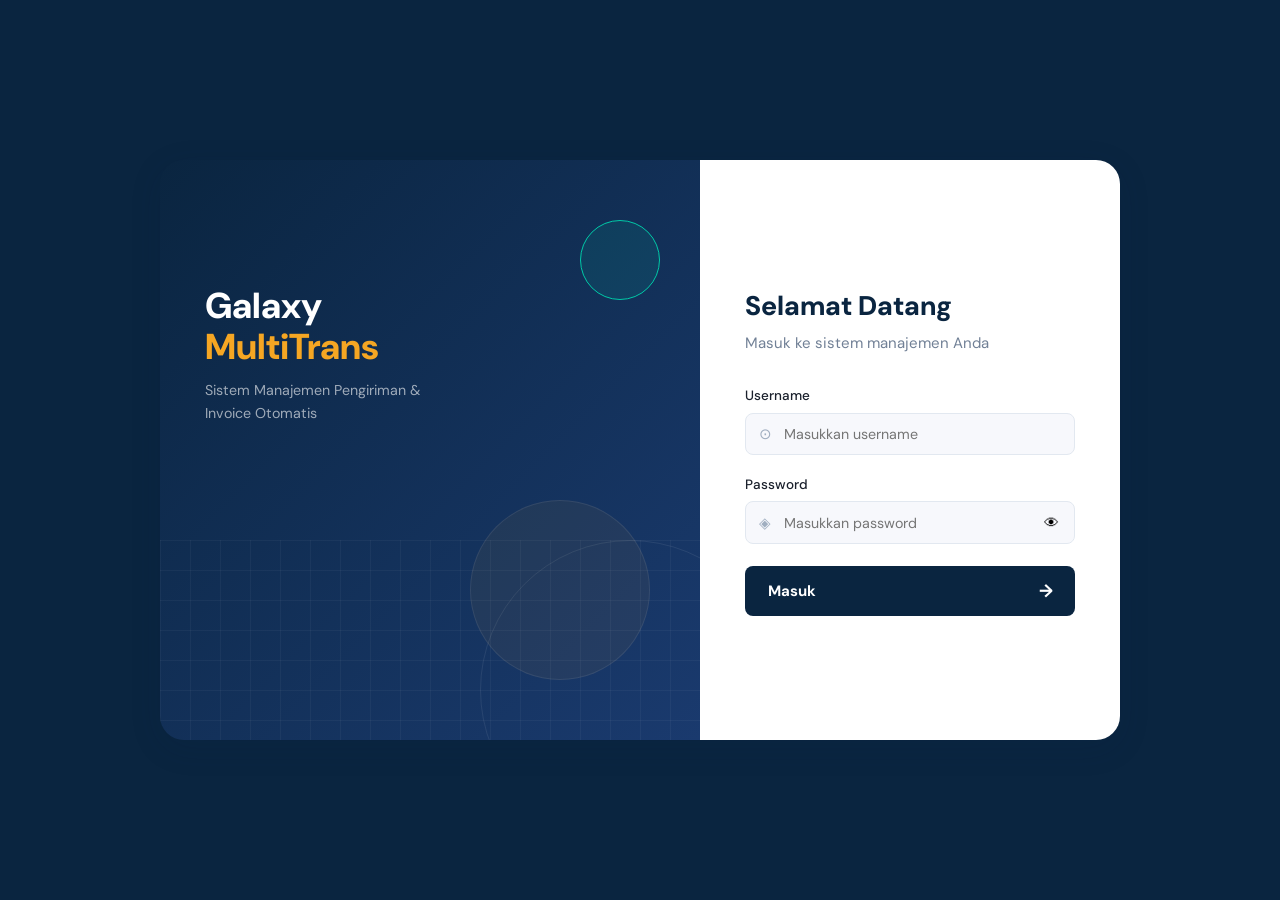
==== pages/customers.html @ cf0d6e96 "first commit" ====
<!DOCTYPE html>
<html lang="id">
<head>
<meta charset="UTF-8">
<meta name="viewport" content="width=device-width, initial-scale=1.0">
<title>Pelanggan — PT Galaxy MultiTrans</title>
<link rel="stylesheet" href="../css/style.css">
<link rel="preconnect" href="https://fonts.googleapis.com">
<link rel="preconnect" href="https://fonts.gstatic.com" crossorigin>
<link href="https://fonts.googleapis.com/css2?family=Diplomata&family=Lobster&family=Oswald:wght@500&family=Pliant:ital,wght@0,100..900;1,100..900&family=Six+Caps&display=swap" rel="stylesheet">
<link href="https://fonts.googleapis.com/css2?family=Syne:wght@400;600;700;800&family=DM+Sans:ital,wght@0,300;0,400;0,500;1,400&display=swap" rel="stylesheet">
<link href="https://unpkg.com/aos@2.3.1/dist/aos.css" rel="stylesheet">
<script src="https://unpkg.com/aos@2.3.1/dist/aos.js"></script>
</head>
<body>
<div class="app-layout">
  <aside class="sidebar">
    <div class="sidebar-logo"><div class="logo-icon"><img src="../image/logo1.png" alt="Logo Galaxy MultiTrans"></div><div class="logo-text"><strong>Galaxy MultiTrans</strong><span>Ekspedisi & Logistik</span></div></div>
    <nav class="sidebar-nav">
      <div class="nav-section"><div class="nav-section-label">Utama</div><a href="dashboard.html" class="nav-item"><span class="nav-icon">◈</span> Dashboard</a></div>
      <div class="nav-section"><div class="nav-section-label">Transaksi</div>
        <a href="shipments.html" class="nav-item"><span class="nav-icon">📦</span> Pengiriman</a>
        <a href="invoices.html" class="nav-item"><span class="nav-icon">🧾</span> Invoice</a>
      </div>
      <div class="nav-section"><div class="nav-section-label">Data Master</div>
        <a href="customers.html" class="nav-item active"><span class="nav-icon">👥</span> Pelanggan</a>
        <a href="destinations.html" class="nav-item"><span class="nav-icon">📍</span> Tujuan</a>
        <a href="services.html" class="nav-item"><span class="nav-icon">⚙️</span> Layanan & Tarif</a>
      </div>
      <div class="nav-section"><div class="nav-section-label">Laporan</div><a href="reports.html" class="nav-item"><span class="nav-icon">📊</span> Laporan</a></div>
      <div class="nav-section admin-only"><div class="nav-section-label">Administrasi</div><a href="users.html" class="nav-item admin-only"><span class="nav-icon">🔑</span> Manajemen User</a></div>
    </nav>
    <div class="sidebar-user"><div class="user-avatar" id="sidebarUserAvatar">A</div><div class="user-info"><strong id="sidebarUserName">User</strong><span id="sidebarUserRole">role</span></div><button class="btn-logout" onclick="API.logout()">⏻</button></div>
  </aside>
  <div class="main-content">
    <div class="topbar">
      <div class="topbar-title"><h2>Data Pelanggan</h2><p>Kelola data pelanggan perusahaan</p></div>
      <div class="topbar-actions"><button class="btn btn-primary" onclick="openAdd()" data-perm-master-write>+ Pelanggan Baru</button></div>
    </div>
     <div data-aos="fade-down"
        data-aos-anchor-placement="center-center">
    <div class="page-content">
      <div class="card">
        <div class="card-header">
          <h3>Daftar Pelanggan</h3>
          <div class="search-wrap"><span class="search-icon">🔍</span><input type="text" id="searchInput" placeholder="Cari nama, kontak..." oninput="filterTable()"></div>
        </div>
        <div class="table-wrap">
          <table>
            <thead><tr><th>Nama</th><th>Alamat</th><th>Telepon</th><th>Email</th><th>PIC</th><th>NPWP</th><th>Aksi</th></tr></thead>
            <tbody id="tableBody"><tr><td colspan="7" style="text-align:center;padding:2rem;color:var(--text-secondary)">Memuat data...</td></tr></tbody>
          </table>
        </div>
        </div>
      </div>
    </div>
  </div>
</div>

<div class="modal-overlay" id="modalForm">
  <div class="modal modal-md">
    <div class="modal-header"><h3 id="modalTitle">Tambah Pelanggan</h3><button class="modal-close" onclick="closeModal('modalForm')">✕</button></div>
    <div class="modal-body">
      <div id="formAlert"></div>
      <input type="hidden" id="editId">
      <div class="form-grid">
        <div class="form-group full"><label class="form-label">Nama Perusahaan / Pelanggan <span>*</span></label><input class="form-control" id="fName" placeholder="PT / CV / Nama Pelanggan"></div>
        <div class="form-group full"><label class="form-label">Alamat <span>*</span></label><textarea class="form-control" id="fAddress" rows="2" placeholder="Alamat lengkap"></textarea></div>
        <div class="form-group"><label class="form-label">Telepon <span>*</span></label><input class="form-control" id="fPhone" placeholder="021-xxxxxxx"></div>
        <div class="form-group"><label class="form-label">Email</label><input class="form-control" id="fEmail" type="email" placeholder="email@perusahaan.com"></div>
        <div class="form-group"><label class="form-label">Contact Person</label><input class="form-control" id="fContact" placeholder="Nama PIC"></div>
        <div class="form-group"><label class="form-label">NPWP</label><input class="form-control" id="fNpwp" placeholder="XX.XXX.XXX.X-XXX.XXX"></div>
      </div>
    </div>
    <div class="modal-footer">
      <button class="btn btn-outline" onclick="closeModal('modalForm')">Batal</button>
      <button class="btn btn-primary" onclick="saveData()" id="saveBtn">Simpan</button>
    </div>
  </div>
</div>

<script src="../js/api.js"></script>
<script>
requireAuth(); initUserInfo();
let allData = [];

async function loadAll() {
  try { allData = await API.getCustomers(); renderTable(allData); }
  catch(e) { showToast(e.message, 'error'); }
}

function renderTable(data) {
  const tbody = document.getElementById('tableBody');
  if (!data.length) { tbody.innerHTML = '<tr><td colspan="7" class="text-center text-secondary" style="padding:2rem">Tidak ada data pelanggan</td></tr>'; return; }
  // Tampilkan banner untuk non-admin
const _cUser = API.getUser();
if (_cUser && _cUser.role !== 'admin') {
  const b = document.createElement('div');
  b.className = 'alert alert-info mb-4';
  b.innerHTML = '🔒 <strong>Data Master:</strong> Anda hanya dapat melihat data pelanggan. Untuk menambah/mengubah data, hubungi Admin.';
  document.querySelector('.page-content').prepend(b);
}

  tbody.innerHTML = data.map(c => `<tr>
    <td><strong>${c.name}</strong></td>
    <td style="max-width:180px;white-space:nowrap;overflow:hidden;text-overflow:ellipsis">${c.address}</td>
    <td>${c.phone}</td>
    <td>${c.email || '—'}</td>
    <td>${c.contact_person || '—'}</td>
    <td style="font-size:.8rem">${c.npwp || '—'}</td>
    <td><div class="td-actions" data-perm-master-write>
      <button class="btn btn-icon btn-sm" onclick="editData('${c.id}')">✏️</button>
      <button class="btn btn-icon btn-sm" onclick="deleteData('${c.id}')" style="color:var(--danger)">🗑</button>
    </div></td>
  </tr>`).join('');
}

function filterTable() {
  const q = document.getElementById('searchInput').value.toLowerCase();
  renderTable(allData.filter(c => c.name.toLowerCase().includes(q) || c.phone.toLowerCase().includes(q) || (c.email||'').toLowerCase().includes(q)));
}

function openAdd() {
  document.getElementById('editId').value = '';
  document.getElementById('modalTitle').textContent = 'Tambah Pelanggan';
  ['fName','fAddress','fPhone','fEmail','fContact','fNpwp'].forEach(id => document.getElementById(id).value = '');
  document.getElementById('formAlert').innerHTML = '';
  openModal('modalForm');
}

function editData(id) {
  const c = allData.find(x => x.id === id);
  if (!c) return;
  document.getElementById('editId').value = id;
  document.getElementById('modalTitle').textContent = 'Edit Pelanggan';
  document.getElementById('fName').value = c.name;
  document.getElementById('fAddress').value = c.address;
  document.getElementById('fPhone').value = c.phone;
  document.getElementById('fEmail').value = c.email || '';
  document.getElementById('fContact').value = c.contact_person || '';
  document.getElementById('fNpwp').value = c.npwp || '';
  document.getElementById('formAlert').innerHTML = '';
  openModal('modalForm');
}

async function saveData() {
  const btn = document.getElementById('saveBtn');
  btn.disabled = true;
  try {
    const data = { name: document.getElementById('fName').value.trim(), address: document.getElementById('fAddress').value.trim(), phone: document.getElementById('fPhone').value.trim(), email: document.getElementById('fEmail').value.trim(), contact_person: document.getElementById('fContact').value.trim(), npwp: document.getElementById('fNpwp').value.trim() };
    if (!data.name || !data.address || !data.phone) { document.getElementById('formAlert').innerHTML = '<div class="alert alert-error">Lengkapi field wajib</div>'; return; }
    const id = document.getElementById('editId').value;
    if (id) await API.updateCustomer(id, data); else await API.createCustomer(data);
    closeModal('modalForm'); showToast('Data berhasil disimpan!'); loadAll();
  } catch(e) { document.getElementById('formAlert').innerHTML = `<div class="alert alert-error">${e.message}</div>`; }
  finally { btn.disabled = false; }
}

async function deleteData(id) {
  if (!confirmAction('Yakin hapus pelanggan ini?')) return;
  try { await API.deleteCustomer(id); showToast('Pelanggan dihapus'); loadAll(); }
  catch(e) { showToast(e.message, 'error'); }
}

AOS.init();
loadAll();
</script>
</body>
</html>
---- css/style.css ----
/* ===== VARIABLES ===== */
:root {
  --primary: #0a2540;
  --primary-light: #0d3060;
  --accent: #f5a623;
  --accent2: #00c9a7;
  --danger: #e53e3e;
  --success: #38a169;
  --warning: #dd6b20;
  --info: #3182ce;
  --bg: #f7f8fc;
  --surface: #ffffff;
  --surface2: #f0f2f8;
  --border: #e2e8f0;
  --text: #1a202c;
  --text-secondary: #718096;
  --text-light: #a0aec0;
  --sidebar-w: 260px;
  --header-h: 64px;
  --radius: 12px;
  --radius-sm: 8px;
  --shadow: 0 1px 3px rgba(0, 0, 0, 0.08), 0 4px 16px rgba(0, 0, 0, 0.06);
  --shadow-lg: 0 8px 32px rgba(10, 37, 64, 0.12);
  --font-display: "DM Sans", sans-serif;
  --font-body: "DM Sans", sans-serif;
  --transition: all 0.2s ease;
}

/* ===== RESET ===== */
*,
*::before,
*::after {
  box-sizing: border-box;
  margin: 0;
  padding: 0;
}
html {
  font-size: 15px;
}
body {
  font-family: var(--font-body);
  background: var(--bg);
  color: var(--text);
  line-height: 1.6;
}
a {
  text-decoration: none;
  color: inherit;
}
button {
  cursor: pointer;
  font-family: inherit;
}
input,
select,
textarea {
  font-family: inherit;
}
ul {
  list-style: none;
}
img {
  max-width: 100%;
}

/* ===== LOGIN ===== */
.login-body {
  background: var(--primary);
  min-height: 100vh;
  display: flex;
  align-items: center;
  justify-content: center;
}
.login-wrapper {
  display: flex;
  width: 100%;
  max-width: 960px;
  min-height: 580px;
  border-radius: 24px;
  overflow: hidden;
  box-shadow: var(--shadow-lg);
}
.login-left {
  flex: 1;
  background: linear-gradient(135deg, var(--primary) 0%, #1a3a6e 100%);
  padding: 3rem;
  display: flex;
  flex-direction: column;
  justify-content: space-between;
  position: relative;
  overflow: hidden;
}
.login-brand .brand-icon {
  font-size: 2.5rem;
  color: var(--accent);
  margin-bottom: 0.75rem;
}
.login-brand h1 {
  font-family: var(--font-display);
  font-size: 2.4rem;
  font-weight: 800;
  color: #fff;
  line-height: 1.15;
  padding-top: 80px;
}
.login-brand h1 span {
  color: var(--accent);
}
.login-brand p {
  color: rgba(255, 255, 255, 0.6);
  margin-top: 0.75rem;
  font-size: 0.95rem;
  max-width: 260px;
}
.deco-circle {
  position: absolute;
  border-radius: 50%;
  border: 1.5px solid rgba(255, 255, 255, 0.08);
}
.c1 {
  width: 300px;
  height: 300px;
  bottom: -100px;
  right: -80px;
}
.c2 {
  width: 180px;
  height: 180px;
  bottom: 60px;
  right: 50px;
  background: rgba(245, 166, 35, 0.06);
}
.c3 {
  width: 80px;
  height: 80px;
  top: 60px;
  right: 40px;
  background: rgba(0, 201, 167, 0.1);
  border-color: var(--accent2);
}
.deco-grid {
  position: absolute;
  bottom: 0;
  left: 0;
  right: 0;
  height: 200px;
  background-image:
    linear-gradient(rgba(255, 255, 255, 0.04) 1px, transparent 1px),
    linear-gradient(90deg, rgba(255, 255, 255, 0.04) 1px, transparent 1px);
  background-size: 30px 30px;
}
.login-right {
  width: 420px;
  background: var(--surface);
  padding: 3rem;
  display: flex;
  align-items: center;
}
.login-box {
  width: 100%;
}
.login-header {
  margin-bottom: 2rem;
}
.login-header h2 {
  font-family: var(--font-display);
  font-size: 1.8rem;
  font-weight: 800;
  color: var(--primary);
}
.login-header p {
  color: var(--text-secondary);
  margin-top: 0.25rem;
}
.login-form .form-group {
  margin-bottom: 1.25rem;
}
.login-form label {
  display: block;
  font-weight: 500;
  margin-bottom: 0.4rem;
  font-size: 0.9rem;
  color: var(--text);
}
.input-wrap {
  position: relative;
  display: flex;
  align-items: center;
}
.input-icon {
  position: absolute;
  left: 14px;
  font-size: 1rem;
  color: var(--text-light);
  pointer-events: none;
}
.input-wrap input {
  width: 100%;
  padding: 0.75rem 1rem 0.75rem 2.5rem;
  border: 1.5px solid var(--border);
  border-radius: var(--radius-sm);
  font-size: 0.95rem;
  transition: var(--transition);
  background: var(--bg);
}
.input-wrap input:focus {
  outline: none;
  border-color: var(--primary);
  background: #fff;
  box-shadow: 0 0 0 3px rgba(10, 37, 64, 0.08);
}
.toggle-pw {
  position: absolute;
  right: 12px;
  background: none;
  border: none;
  font-size: 1rem;
  padding: 0.25rem;
}
.btn-login {
  width: 100%;
  padding: 0.85rem 1.5rem;
  background: var(--primary);
  color: #fff;
  border: none;
  border-radius: var(--radius-sm);
  font-family: var(--font-display);
  font-size: 1rem;
  font-weight: 700;
  display: flex;
  align-items: center;
  justify-content: space-between;
  transition: var(--transition);
  margin-top: 1.5rem;
}
.btn-login:hover {
  background: var(--primary-light);
  transform: translateY(-1px);
  box-shadow: 0 6px 20px rgba(10, 37, 64, 0.3);
}
.btn-login .btn-arrow {
  font-size: 1.2rem;
  transition: var(--transition);
}
.btn-login:hover .btn-arrow {
  transform: translateX(4px);
}
.btn-login.loading {
  opacity: 0.7;
  pointer-events: none;
}
.login-hint {
  margin-top: 1.5rem;
  padding: 1rem;
  background: var(--bg);
  border-radius: var(--radius-sm);
}
.login-hint p {
  font-size: 0.82rem;
  color: var(--text-secondary);
  text-align: center;
}

/* ===== LAYOUT ===== */
.app-layout {
  display: flex;
  min-height: 100vh;
}

/* ===== SIDEBAR ===== */
.sidebar {
  width: var(--sidebar-w);
  background: var(--primary);
  position: fixed;
  top: 0;
  left: 0;
  height: 100vh;
  overflow-y: auto;
  display: flex;
  flex-direction: column;
  z-index: 100;
  transition: var(--transition);
}
.sidebar-logo {
  padding: 1.5rem 1.25rem;
  border-bottom: 1px solid rgba(255, 255, 255, 0.08);
  display: flex;
  align-items: center;
  gap: 0.75rem;
}
.sidebar-logo .logo-icon {
  width: 38px;
  height: 38px;
  background: var(--accent);
  border-radius: 10px;
  display: flex;
  align-items: center;
  justify-content: center;
  font-size: 1.2rem;
  flex-shrink: 0;
}
.sidebar-logo .logo-text {
  flex: 1;
}
.sidebar-logo .logo-text strong {
  display: block;
  font-family: var(--font-display);
  font-weight: 800;
  font-size: 0.92rem;
  color: #fff;
  line-height: 1.2;
}
.sidebar-logo .logo-text span {
  font-size: 0.75rem;
  color: rgba(255, 255, 255, 0.5);
}
.sidebar-nav {
  flex: 1;
  padding: 1rem 0;
}
.nav-section {
  margin-bottom: 0.5rem;
}
.nav-section-label {
  padding: 0.4rem 1.25rem;
  font-size: 0.7rem;
  font-weight: 700;
  letter-spacing: 0.08em;
  text-transform: uppercase;
  color: rgba(255, 255, 255, 0.3);
}
.nav-item {
  display: flex;
  align-items: center;
  gap: 0.75rem;
  padding: 0.65rem 1.25rem;
  color: rgba(255, 255, 255, 0.65);
  border-radius: 0;
  cursor: pointer;
  transition: var(--transition);
  font-size: 0.9rem;
  position: relative;
}
.nav-item:hover {
  color: #fff;
  background: rgba(255, 255, 255, 0.07);
}
.nav-item.active {
  color: #fff;
  background: rgba(245, 166, 35, 0.15);
}
.nav-item.active::before {
  content: "";
  position: absolute;
  left: 0;
  top: 50%;
  transform: translateY(-50%);
  width: 3px;
  height: 60%;
  background: var(--accent);
  border-radius: 0 2px 2px 0;
}
.nav-item .nav-icon {
  font-size: 1.1rem;
  width: 22px;
  text-align: center;
}
.nav-item .nav-badge {
  margin-left: auto;
  background: var(--accent);
  color: var(--primary);
  font-size: 0.7rem;
  font-weight: 700;
  padding: 0.15rem 0.45rem;
  border-radius: 20px;
}
.sidebar-user {
  padding: 1rem 1.25rem;
  border-top: 1px solid rgba(255, 255, 255, 0.08);
  display: flex;
  align-items: center;
  gap: 0.75rem;
}
.user-avatar {
  width: 36px;
  height: 36px;
  background: var(--accent2);
  border-radius: 50%;
  display: flex;
  align-items: center;
  justify-content: center;
  font-weight: 700;
  font-size: 0.9rem;
  color: #fff;
  flex-shrink: 0;
}
.user-info {
  flex: 1;
  overflow: hidden;
}
.user-info strong {
  display: block;
  font-size: 0.85rem;
  color: #fff;
  white-space: nowrap;
  overflow: hidden;
  text-overflow: ellipsis;
}
.user-info span {
  font-size: 0.75rem;
  color: rgba(255, 255, 255, 0.5);
  text-transform: capitalize;
}
.btn-logout {
  background: none;
  border: none;
  color: rgba(255, 255, 255, 0.5);
  font-size: 1rem;
  padding: 0.25rem;
  transition: var(--transition);
}
.btn-logout:hover {
  color: var(--danger);
}

/* ===== MAIN CONTENT ===== */
.main-content {
  margin-left: var(--sidebar-w);
  flex: 1;
  min-width: 0;
}
.topbar {
  height: var(--header-h);
  background: var(--surface);
  border-bottom: 1px solid var(--border);
  display: flex;
  align-items: center;
  padding: 0 1.5rem;
  gap: 1rem;
  position: sticky;
  top: 0;
  z-index: 90;
}
.topbar-title {
  flex: 1;
}
.topbar-title h2 {
  font-family: var(--font-display);
  font-weight: 700;
  font-size: 1.1rem;
  color: var(--primary);
}
.topbar-title p {
  font-size: 0.8rem;
  color: var(--text-secondary);
}
.topbar-actions {
  display: flex;
  align-items: center;
  gap: 0.75rem;
}
.notif-btn {
  position: relative;
  width: 38px;
  height: 38px;
  border: 1px solid var(--border);
  border-radius: var(--radius-sm);
  background: var(--surface);
  display: flex;
  align-items: center;
  justify-content: center;
  font-size: 1rem;
  transition: var(--transition);
}
.notif-btn:hover {
  background: var(--bg);
}
.notif-dot {
  position: absolute;
  top: 7px;
  right: 7px;
  width: 8px;
  height: 8px;
  background: var(--danger);
  border-radius: 50%;
  border: 2px solid #fff;
}
.page-content {
  padding: 1.5rem;
}

/* ===== CARDS ===== */
.card {
  background: var(--surface);
  border-radius: var(--radius);
  border: 1px solid var(--border);
  overflow: hidden;
}
.card-header {
  padding: 1.25rem 1.5rem;
  border-bottom: 1px solid var(--border);
  display: flex;
  align-items: center;
  justify-content: space-between;
}
.card-header h3 {
  font-family: var(--font-display);
  font-weight: 700;
  font-size: 1rem;
}
.card-body {
  padding: 1.5rem;
}

/* ===== STATS GRID ===== */
.stats-grid {
  display: grid;
  grid-template-columns: repeat(4, 1fr);
  gap: 1rem;
  margin-bottom: 1.5rem;
}
.stat-card {
  background: var(--surface);
  border-radius: var(--radius);
  padding: 1.25rem;
  border: 1px solid var(--border);
  display: flex;
  align-items: center;
  gap: 1rem;
  transition: var(--transition);
}
.stat-card:hover {
  transform: translateY(-2px);
  box-shadow: var(--shadow);
}
.stat-icon {
  width: 48px;
  height: 48px;
  border-radius: var(--radius-sm);
  display: flex;
  align-items: center;
  justify-content: center;
  font-size: 1.4rem;
  flex-shrink: 0;
}
.stat-icon.blue {
  background: #ebf4ff;
}
.stat-icon.orange {
  background: #fffaf0;
}
.stat-icon.green {
  background: #f0fff4;
}
.stat-icon.red {
  background: #fff5f5;
}
.stat-info label {
  font-size: 0.8rem;
  color: var(--text-secondary);
}
.stat-info strong {
  display: block;
  font-family: var(--font-display);
  font-size: 1.5rem;
  font-weight: 800;
  color: var(--primary);
  line-height: 1.2;
}
.stat-info small {
  font-size: 0.75rem;
  color: var(--text-secondary);
}

/* ===== TABLES ===== */
.table-wrap {
  overflow-x: auto;
}
table {
  width: 100%;
  border-collapse: collapse;
  font-size: 0.88rem;
}
thead tr {
  border-bottom: 2px solid var(--border);
}
th {
  padding: 0.75rem 1rem;
  text-align: left;
  font-weight: 600;
  font-size: 0.8rem;
  text-transform: uppercase;
  letter-spacing: 0.04em;
  color: var(--text-secondary);
  white-space: nowrap;
}
td {
  padding: 0.75rem 1rem;
  border-bottom: 1px solid var(--border);
  vertical-align: middle;
}
tr:last-child td {
  border-bottom: none;
}
tbody tr:hover {
  background: var(--bg);
}
.td-actions {
  display: flex;
  gap: 0.4rem;
}

/* ===== BADGES ===== */
.badge {
  display: inline-flex;
  align-items: center;
  gap: 0.3rem;
  padding: 0.25rem 0.65rem;
  border-radius: 20px;
  font-size: 0.78rem;
  font-weight: 600;
}
.badge::before {
  content: "";
  width: 6px;
  height: 6px;
  border-radius: 50%;
  background: currentColor;
}
.badge-pending {
  background: #fffaf0;
  color: var(--warning);
}
.badge-dikirim {
  background: #ebf8ff;
  color: var(--info);
}
.badge-selesai {
  background: #f0fff4;
  color: var(--success);
}
.badge-lunas {
  background: #f0fff4;
  color: var(--success);
}
.badge-belum {
  background: #fff5f5;
  color: var(--danger);
}
.badge-admin {
  background: #e9d8fd;
  color: #553c9a;
}
.badge-staff {
  background: #bee3f8;
  color: #2c5282;
}
.badge-keuangan {
  background: #fefcbf;
  color: #744210;
}

/* ===== BUTTONS ===== */
.btn {
  display: inline-flex;
  align-items: center;
  gap: 0.4rem;
  padding: 0.55rem 1rem;
  border-radius: var(--radius-sm);
  border: none;
  font-size: 0.88rem;
  font-weight: 500;
  cursor: pointer;
  transition: var(--transition);
  white-space: nowrap;
}
.btn-primary {
  background: var(--primary);
  color: #fff;
}
.btn-primary:hover {
  background: var(--primary-light);
  box-shadow: 0 4px 12px rgba(10, 37, 64, 0.25);
}
.btn-accent {
  background: var(--accent);
  color: var(--primary);
  font-weight: 700;
}
.btn-accent:hover {
  background: #e09518;
}
.btn-success {
  background: var(--success);
  color: #fff;
}
.btn-success:hover {
  background: #2f855a;
}
.btn-danger {
  background: var(--danger);
  color: #fff;
}
.btn-danger:hover {
  background: #c53030;
}
.btn-outline {
  background: transparent;
  border: 1.5px solid var(--border);
  color: var(--text);
}
.btn-outline:hover {
  border-color: var(--primary);
  color: var(--primary);
  background: rgba(10, 37, 64, 0.04);
}
.btn-sm {
  padding: 0.35rem 0.75rem;
  font-size: 0.82rem;
}
.btn-icon {
  width: 32px;
  height: 32px;
  padding: 0;
  justify-content: center;
  border-radius: var(--radius-sm);
  background: var(--bg);
  border: 1px solid var(--border);
}
.btn-icon:hover {
  background: var(--primary);
  color: #fff;
  border-color: var(--primary);
}

/* ===== FORMS ===== */
.form-grid {
  display: grid;
  grid-template-columns: repeat(2, 1fr);
  gap: 1rem;
}
.form-group {
  margin-bottom: 0.25rem;
}
.form-group.full {
  grid-column: 1 / -1;
}
.form-label {
  display: block;
  font-weight: 500;
  font-size: 0.85rem;
  margin-bottom: 0.4rem;
  color: var(--text);
}
.form-label span {
  color: var(--danger);
}
.form-control {
  width: 100%;
  padding: 0.65rem 1rem;
  border: 1.5px solid var(--border);
  border-radius: var(--radius-sm);
  font-size: 0.9rem;
  color: var(--text);
  background: var(--surface);
  transition: var(--transition);
}
.form-control:focus {
  outline: none;
  border-color: var(--primary);
  box-shadow: 0 0 0 3px rgba(10, 37, 64, 0.08);
}
.form-control:disabled {
  background: var(--bg);
  color: var(--text-secondary);
  cursor: not-allowed;
}
select.form-control {
  appearance: none;
  background-image: url("data:image/svg+xml,%3Csvg xmlns='http://www.w3.org/2000/svg' width='12' height='12' viewBox='0 0 12 12'%3E%3Cpath fill='%23718096' d='M6 8L1 3h10z'/%3E%3C/svg%3E");
  background-repeat: no-repeat;
  background-position: right 12px center;
  padding-right: 2.5rem;
}
.form-text {
  font-size: 0.8rem;
  color: var(--text-secondary);
  margin-top: 0.3rem;
}

/* ===== MODALS ===== */
.modal-overlay {
  position: fixed;
  inset: 0;
  background: rgba(10, 37, 64, 0.5);
  z-index: 1000;
  display: flex;
  align-items: center;
  justify-content: center;
  padding: 1rem;
  backdrop-filter: blur(4px);
  opacity: 0;
  pointer-events: none;
  transition: opacity 0.2s;
}
.modal-overlay.open {
  opacity: 1;
  pointer-events: all;
}
.modal {
  background: var(--surface);
  border-radius: 16px;
  width: 100%;
  max-height: 90vh;
  overflow-y: auto;
  box-shadow: 0 20px 60px rgba(10, 37, 64, 0.2);
  transform: translateY(20px);
  transition: transform 0.2s;
}
.modal-overlay.open .modal {
  transform: translateY(0);
}
.modal-sm {
  max-width: 440px;
}
.modal-md {
  max-width: 620px;
}
.modal-lg {
  max-width: 820px;
}
.modal-header {
  padding: 1.25rem 1.5rem;
  border-bottom: 1px solid var(--border);
  display: flex;
  align-items: center;
  justify-content: space-between;
  position: sticky;
  top: 0;
  background: var(--surface);
  z-index: 1;
}
.modal-header h3 {
  font-family: var(--font-display);
  font-weight: 700;
  font-size: 1.05rem;
}
.modal-close {
  background: none;
  border: none;
  font-size: 1.3rem;
  color: var(--text-secondary);
  padding: 0.25rem;
  border-radius: 6px;
  transition: var(--transition);
}
.modal-close:hover {
  background: var(--bg);
  color: var(--danger);
}
.modal-body {
  padding: 1.5rem;
}
.modal-footer {
  padding: 1rem 1.5rem;
  border-top: 1px solid var(--border);
  display: flex;
  justify-content: flex-end;
  gap: 0.75rem;
}

/* ===== ALERTS ===== */
.alert {
  padding: 0.75rem 1rem;
  border-radius: var(--radius-sm);
  font-size: 0.88rem;
  margin-bottom: 1rem;
}
.alert-error {
  background: #fff5f5;
  color: var(--danger);
  border: 1px solid #fed7d7;
}
.alert-success {
  background: #f0fff4;
  color: var(--success);
  border: 1px solid #c6f6d5;
}
.alert-warning {
  background: #fffaf0;
  color: var(--warning);
  border: 1px solid #feebc8;
}
.alert-info {
  background: #ebf8ff;
  color: var(--info);
  border: 1px solid #bee3f8;
}

/* ===== SEARCH & FILTERS ===== */
.toolbar {
  display: flex;
  align-items: center;
  gap: 0.75rem;
  margin-bottom: 1rem;
  flex-wrap: wrap;
}
.search-wrap {
  position: relative;
  flex: 1;
  min-width: 200px;
  max-width: 320px;
}
.search-wrap input {
  width: 100%;
  padding: 0.6rem 1rem 0.6rem 2.2rem;
  border: 1.5px solid var(--border);
  border-radius: var(--radius-sm);
  font-size: 0.88rem;
}
.search-wrap input:focus {
  outline: none;
  border-color: var(--primary);
}
.search-icon {
  position: absolute;
  left: 0.75rem;
  top: 50%;
  transform: translateY(-50%);
  color: var(--text-light);
  font-size: 0.9rem;
  pointer-events: none;
}
.filter-select {
  padding: 0.6rem 2rem 0.6rem 0.75rem;
  border: 1.5px solid var(--border);
  border-radius: var(--radius-sm);
  font-size: 0.88rem;
  background: var(--surface);
  appearance: none;
  background-image: url("data:image/svg+xml,%3Csvg xmlns='http://www.w3.org/2000/svg' width='12' height='12' viewBox='0 0 12 12'%3E%3Cpath fill='%23718096' d='M6 8L1 3h10z'/%3E%3C/svg%3E");
  background-repeat: no-repeat;
  background-position: right 8px center;
  cursor: pointer;
}
.filter-select:focus {
  outline: none;
  border-color: var(--primary);
}

/* ===== EMPTY STATE ===== */
.empty-state {
  text-align: center;
  padding: 3rem 1rem;
  color: var(--text-secondary);
}
.empty-state .empty-icon {
  font-size: 3rem;
  margin-bottom: 1rem;
}
.empty-state p {
  font-size: 0.9rem;
}

/* ===== PAGINATION ===== */
.pagination {
  display: flex;
  align-items: center;
  justify-content: space-between;
  padding-top: 1rem;
  font-size: 0.85rem;
  color: var(--text-secondary);
}
.page-btns {
  display: flex;
  gap: 0.4rem;
}
.page-btn {
  width: 32px;
  height: 32px;
  border: 1px solid var(--border);
  background: var(--surface);
  border-radius: var(--radius-sm);
  display: flex;
  align-items: center;
  justify-content: center;
  cursor: pointer;
  font-size: 0.85rem;
  transition: var(--transition);
}
.page-btn:hover,
.page-btn.active {
  background: var(--primary);
  color: #fff;
  border-color: var(--primary);
}

/* ===== INVOICE PRINT ===== */
.invoice-preview {
  font-family: var(--font-body);
  max-width: 800px;
  margin: 0 auto;
}
.inv-header {
  display: flex;
  justify-content: space-between;
  align-items: flex-start;
  padding-bottom: 1.5rem;
  border-bottom: 3px solid var(--primary);
  margin-bottom: 1.5rem;
}
.inv-company h2 {
  font-family: var(--font-display);
  font-size: 1.4rem;
  font-weight: 800;
  color: var(--primary);
}
.inv-company p {
  font-size: 0.82rem;
  color: var(--text-secondary);
}
.inv-meta {
  text-align: right;
}
.inv-meta .inv-num {
  font-family: var(--font-display);
  font-size: 1.1rem;
  font-weight: 700;
  color: var(--primary);
}
.inv-meta p {
  font-size: 0.82rem;
  color: var(--text-secondary);
}
.inv-parties {
  display: grid;
  grid-template-columns: 1fr 1fr;
  gap: 1.5rem;
  margin-bottom: 1.5rem;
}
.inv-party h4 {
  font-size: 0.75rem;
  text-transform: uppercase;
  letter-spacing: 0.06em;
  color: var(--text-secondary);
  margin-bottom: 0.4rem;
}
.inv-party strong {
  display: block;
  font-weight: 600;
}
.inv-party p {
  font-size: 0.88rem;
  color: var(--text-secondary);
}
.inv-table {
  width: 100%;
  border-collapse: collapse;
  margin-bottom: 1.5rem;
  font-size: 0.88rem;
}
.inv-table th {
  background: var(--bg);
  color: black;
  padding: 0.65rem 1rem;
  text-align: left;
}
.inv-table td {
  padding: 0.65rem 1rem;
  border-bottom: 1px solid var(--border);
}
.inv-totals {
  width: 280px;
  margin-left: auto;
}
.inv-total-row {
  display: flex;
  justify-content: space-between;
  padding: 0.4rem 0;
  font-size: 0.88rem;
}
.inv-total-row.total {
  font-family: var(--font-display);
  font-weight: 700;
  font-size: 1rem;
  border-top: 2px solid var(--primary);
  padding-top: 0.75rem;
  margin-top: 0.25rem;
  color: var(--primary);
}
.inv-footer {
  margin-top: 2rem;
  padding-top: 1rem;
  border-top: 1px solid var(--border);
  display: flex;
  justify-content: space-between;
  font-size: 0.8rem;
  color: var(--text-secondary);
}
.inv-stamp {
  text-align: center;
}
.inv-stamp p {
  font-size: 0.8rem;
  color: var(--text-secondary);
}
.stamp-box {
  width: 120px;
  height: 80px;
  border: 1px dashed var(--border);
  border-radius: 8px;
  margin: 0.5rem auto 0;
  display: flex;
  align-items: center;
  justify-content: center;
  font-size: 0.75rem;
  color: var(--text-light);
}

/* ===== RESPONSIVE ===== */
@media (max-width: 768px) {
  .stats-grid {
    grid-template-columns: repeat(2, 1fr);
  }
  .form-grid {
    grid-template-columns: 1fr;
  }
  .sidebar {
    transform: translateX(-100%);
  }
  .sidebar.open {
    transform: translateX(0);
  }
  .main-content {
    margin-left: 0;
  }
  .login-wrapper {
    flex-direction: column;
    max-width: 420px;
  }
  .login-left {
    padding: 2rem;
    min-height: 180px;
  }
  .login-right {
    width: 100%;
  }
}

/* ===== UTILS ===== */
.flex {
  display: flex;
}
.items-center {
  align-items: center;
}
.gap-2 {
  gap: 0.5rem;
}
.gap-3 {
  gap: 0.75rem;
}
.ml-auto {
  margin-left: auto;
}
.text-right {
  text-align: right;
}
.text-sm {
  font-size: 0.85rem;
}
.text-secondary {
  color: var(--text-secondary);
}
.font-bold {
  font-weight: 700;
}
.mb-4 {
  margin-bottom: 1rem;
}
.mb-6 {
  margin-bottom: 1.5rem;
}
.grid-2 {
  display: grid;
  grid-template-columns: 1fr 1fr;
  gap: 1.5rem;
}
.cost-display {
  background: linear-gradient(135deg, var(--primary) 0%, #1a3a6e 100%);
  color: #fff;
  border-radius: var(--radius);
  padding: 1rem 1.5rem;
  display: flex;
  justify-content: space-between;
  align-items: center;
  margin-top: 0.75rem;
}
.cost-display label {
  font-size: 0.85rem;
  opacity: 0.7;
}
.cost-display strong {
  font-family: var(--font-display);
  font-size: 1.4rem;
  font-weight: 800;
  color: var(--accent);
}
.section-divider {
  border: none;
  border-top: 1px solid var(--border);
  margin: 1.25rem 0;
}
.loading-overlay {
  position: fixed;
  inset: 0;
  background: rgba(255, 255, 255, 0.7);
  z-index: 9999;
  display: flex;
  align-items: center;
  justify-content: center;
  font-size: 1.2rem;
}
.spinner {
  width: 40px;
  height: 40px;
  border: 3px solid var(--border);
  border-top-color: var(--primary);
  border-radius: 50%;
  animation: spin 0.7s linear infinite;
}
@keyframes spin {
  to {
    transform: rotate(360deg);
  }
}
.toast-container {
  position: fixed;
  bottom: 1.5rem;
  right: 1.5rem;
  z-index: 9999;
  display: flex;
  flex-direction: column;
  gap: 0.5rem;
}
.toast {
  padding: 0.75rem 1.25rem;
  border-radius: var(--radius-sm);
  font-size: 0.88rem;
  font-weight: 500;
  color: #fff;
  box-shadow: var(--shadow-lg);
  animation: slideIn 0.3s ease;
  display: flex;
  align-items: center;
  gap: 0.5rem;
}
.toast-success {
  background: var(--success);
}
.toast-error {
  background: var(--danger);
}
.toast-warning {
  background: var(--warning);
}
@keyframes slideIn {
  from {
    transform: translateX(100%);
    opacity: 0;
  }
  to {
    transform: translateX(0);
    opacity: 1;
  }
}
@keyframes fadeOut {
  to {
    opacity: 0;
    transform: translateX(100%);
  }
}
.tag {
  display: inline-flex;
  padding: 0.2rem 0.6rem;
  border-radius: 6px;
  font-size: 0.78rem;
  font-weight: 600;
  background: var(--bg);
  border: 1px solid var(--border);
}
.two-col {
  display: grid;
  grid-template-columns: 1fr 1fr;
  gap: 1rem;
}
.three-col {
  display: grid;
  grid-template-columns: 1fr 1fr 1fr;
  gap: 1rem;
}

@media print {
  body * {
    visibility: hidden;
  }
  .print-area,
  .print-area * {
    visibility: visible;
  }
  .print-area {
    position: fixed;
    left: 0;
    top: 0;
    width: 100%;
  }
  .no-print {
    display: none !important;
  }
}
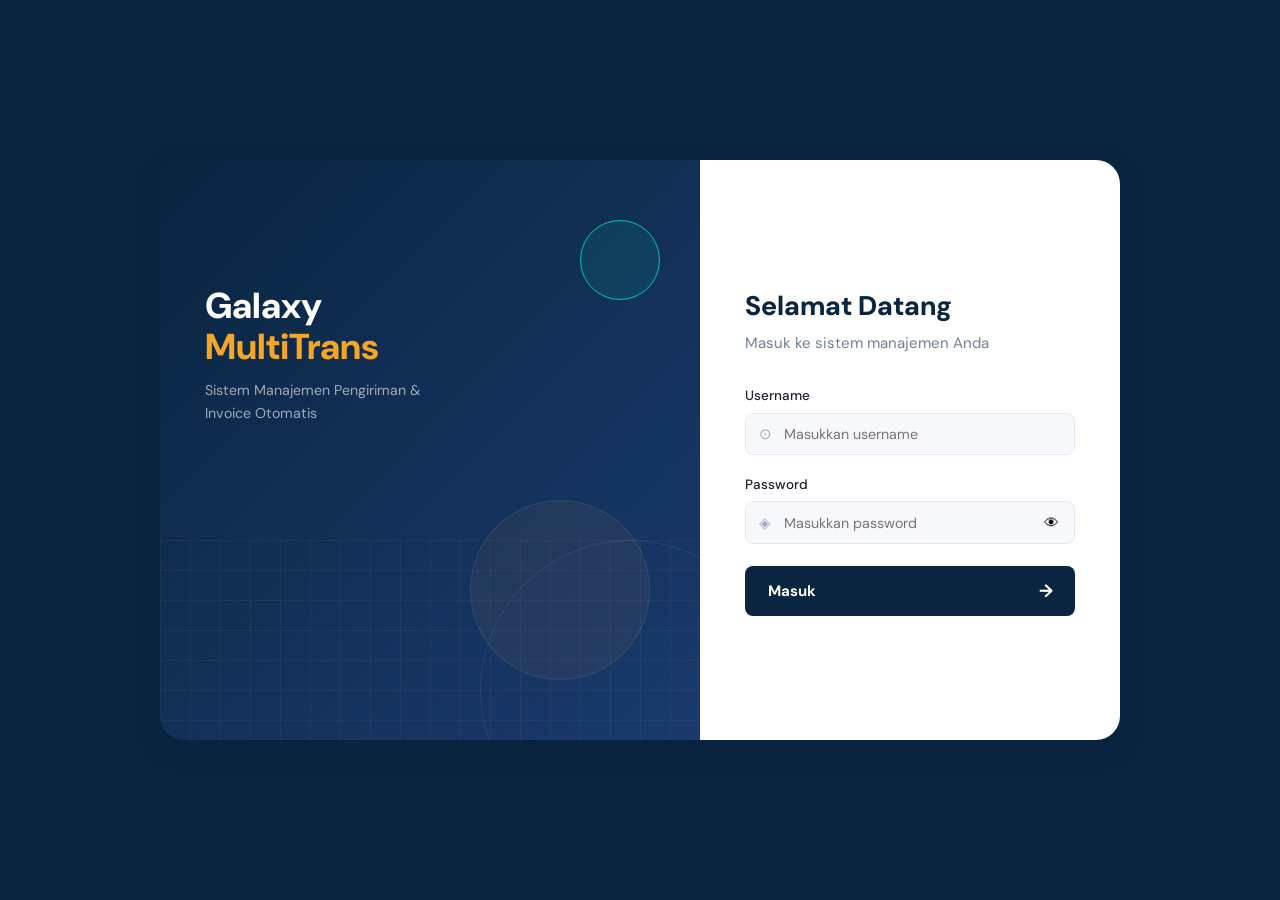
==== commit b5455442: "perubahan hari sabtu" ====
--- a/pages/customers.html
+++ b/pages/customers.html
@@ -19,27 +19,27 @@
     <nav class="sidebar-nav">
       <div class="nav-section"><div class="nav-section-label">Utama</div><a href="dashboard.html" class="nav-item"><span class="nav-icon">◈</span> Dashboard</a></div>
       <div class="nav-section"><div class="nav-section-label">Transaksi</div>
-        <a href="shipments.html" class="nav-item"><span class="nav-icon">📦</span> Pengiriman</a>
-        <a href="invoices.html" class="nav-item"><span class="nav-icon">🧾</span> Invoice</a>
-      </div>
-      <div class="nav-section"><div class="nav-section-label">Data Master</div>
+        <a href="shipments.html" class="nav-item" data-nav="shipments"><span class="nav-icon">📦</span> Pengiriman</a>
+        <a href="invoices.html" class="nav-item" data-nav="invoices"><span class="nav-icon">🧾</span> Invoice</a>
+      </div>
+      <div class="nav-section" data-nav="master"><div class="nav-section-label">Data Master</div>
         <a href="customers.html" class="nav-item active"><span class="nav-icon">👥</span> Pelanggan</a>
         <a href="destinations.html" class="nav-item"><span class="nav-icon">📍</span> Tujuan</a>
         <a href="services.html" class="nav-item"><span class="nav-icon">⚙️</span> Layanan & Tarif</a>
       </div>
       <div class="nav-section"><div class="nav-section-label">Laporan</div><a href="reports.html" class="nav-item"><span class="nav-icon">📊</span> Laporan</a></div>
-      <div class="nav-section admin-only"><div class="nav-section-label">Administrasi</div><a href="users.html" class="nav-item admin-only"><span class="nav-icon">🔑</span> Manajemen User</a></div>
+      <div class="nav-section admin-only" data-nav="users"><div class="nav-section-label">Administrasi</div><a href="users.html" class="nav-item admin-only"><span class="nav-icon">🔑</span> Manajemen User</a></div>
     </nav>
     <div class="sidebar-user"><div class="user-avatar" id="sidebarUserAvatar">A</div><div class="user-info"><strong id="sidebarUserName">User</strong><span id="sidebarUserRole">role</span></div><button class="btn-logout" onclick="API.logout()">⏻</button></div>
   </aside>
+  
   <div class="main-content">
     <div class="topbar">
       <div class="topbar-title"><h2>Data Pelanggan</h2><p>Kelola data pelanggan perusahaan</p></div>
-      <div class="topbar-actions"><button class="btn btn-primary" onclick="openAdd()" data-perm-master-write>+ Pelanggan Baru</button></div>
-    </div>
-     <div data-aos="fade-down"
-        data-aos-anchor-placement="center-center">
-    <div class="page-content">
+      <div class="topbar-actions"><button class="btn btn-primary" onclick="openAdd()" data-perm-master-write id="addNewBtn">+ Pelanggan Baru</button></div>
+    </div>
+    
+    <div class="page-content" data-aos="fade-down">
       <div class="card">
         <div class="card-header">
           <h3>Daftar Pelanggan</h3>
@@ -47,10 +47,13 @@
         </div>
         <div class="table-wrap">
           <table>
-            <thead><tr><th>Nama</th><th>Alamat</th><th>Telepon</th><th>Email</th><th>PIC</th><th>NPWP</th><th>Aksi</th></tr></thead>
-            <tbody id="tableBody"><tr><td colspan="7" style="text-align:center;padding:2rem;color:var(--text-secondary)">Memuat data...</td></tr></tbody>
+            <thead id="tableHead">
+              <tr><th>Nama</th><th>Alamat</th><th>Telepon</th><th>Email</th><th>PIC</th><th>NPWP</th><th class="action-column">Aksi</th></tr>
+            </thead>
+            <tbody id="tableBody">
+              <tr><td colspan="7" style="text-align:center;padding:2rem;color:var(--text-secondary)">Memuat data...</td></tr>
+            </tbody>
           </table>
-        </div>
         </div>
       </div>
     </div>
@@ -81,7 +84,7 @@
 
 <script src="../js/api.js"></script>
 <script>
-requireAuth(); initUserInfo();
+requireAuth(); initUserInfo(); applyRoleUI();
 let allData = [];
 
 async function loadAll() {
@@ -91,28 +94,66 @@
 
 function renderTable(data) {
   const tbody = document.getElementById('tableBody');
-  if (!data.length) { tbody.innerHTML = '<tr><td colspan="7" class="text-center text-secondary" style="padding:2rem">Tidak ada data pelanggan</td></tr>'; return; }
-  // Tampilkan banner untuk non-admin
-const _cUser = API.getUser();
-if (_cUser && _cUser.role !== 'admin') {
-  const b = document.createElement('div');
-  b.className = 'alert alert-info mb-4';
-  b.innerHTML = '🔒 <strong>Data Master:</strong> Anda hanya dapat melihat data pelanggan. Untuk menambah/mengubah data, hubungi Admin.';
-  document.querySelector('.page-content').prepend(b);
-}
-
-  tbody.innerHTML = data.map(c => `<tr>
-    <td><strong>${c.name}</strong></td>
-    <td style="max-width:180px;white-space:nowrap;overflow:hidden;text-overflow:ellipsis">${c.address}</td>
-    <td>${c.phone}</td>
-    <td>${c.email || '—'}</td>
-    <td>${c.contact_person || '—'}</td>
-    <td style="font-size:.8rem">${c.npwp || '—'}</td>
-    <td><div class="td-actions" data-perm-master-write>
-      <button class="btn btn-icon btn-sm" onclick="editData('${c.id}')">✏️</button>
-      <button class="btn btn-icon btn-sm" onclick="deleteData('${c.id}')" style="color:var(--danger)">🗑</button>
-    </div></td>
-  </tr>`).join('');
+  const thead = document.getElementById('tableHead');
+  const _cUser = API.getUser();
+  const isRestricted = _cUser && (_cUser.role === 'keuangan' || _cUser.role === 'staff');
+
+  if (isRestricted) {
+    thead.innerHTML = '<tr><th>Nama</th><th>Alamat</th><th>Telepon</th><th>Email</th><th>PIC</th><th>NPWP</th></tr>';
+  } else {
+    thead.innerHTML = '<tr><th>Nama</th><th>Alamat</th><th>Telepon</th><th>Email</th><th>PIC</th><th>NPWP</th><th class="action-column">Aksi</th></tr>';
+  }
+
+  if (!data.length) { 
+    const colSpan = isRestricted ? 6 : 7;
+    tbody.innerHTML = `<tr><td colspan="${colSpan}" class="text-center text-secondary" style="padding:2rem">Tidak ada data pelanggan</td></tr>`; 
+    return; 
+  }
+
+  if (_cUser && _cUser.role === 'staff') {
+    const existingAlert = document.querySelector('.alert-info-master');
+    if (!existingAlert) {
+      const b = document.createElement('div');
+      b.className = 'alert alert-info mb-4 alert-info-master';
+      b.innerHTML = '🔒 <strong>Data Master:</strong> Anda hanya dapat melihat data pelanggan. Untuk menambah/mengubah data, hubungi Admin.';
+      document.querySelector('.page-content').prepend(b);
+    }
+  }
+
+  const addNewBtn = document.getElementById('addNewBtn');
+  if (addNewBtn) {
+    if (isRestricted) {
+      addNewBtn.style.setProperty('display', 'none', 'important');
+    } else {
+      addNewBtn.style.setProperty('display', 'block', 'important');
+    }
+  }
+
+  tbody.innerHTML = data.map(c => {
+    let rowHtml = `
+      <tr>
+        <td><strong>${c.name}</strong></td>
+        <td style="max-width:180px;white-space:nowrap;overflow:hidden;text-overflow:ellipsis" title="${c.address}">${c.address}</td>
+        <td>${c.phone}</td>
+        <td>${c.email || '—'}</td>
+        <td>${c.contact_person || '—'}</td>
+        <td style="font-size:.8rem">${c.npwp || '—'}</td>
+    `;
+    
+    if (!isRestricted) {
+      rowHtml += `
+        <td class="action-column">
+          <div class="td-actions">
+            <button class="btn btn-icon btn-sm" onclick="editData('${c.id}')">✏️</button>
+            <button class="btn btn-icon btn-sm" onclick="deleteData('${c.id}')" style="color:var(--danger)">🗑</button>
+          </div>
+        </td>
+      `;
+    }
+    
+    rowHtml += '</tr>';
+    return rowHtml;
+  }).join('');
 }
 
 function filterTable() {
@@ -162,8 +203,12 @@
   catch(e) { showToast(e.message, 'error'); }
 }
 
-AOS.init();
+AOS.init({
+  duration: 700,
+  easing: 'ease-in-out',
+  once: true
+});
 loadAll();
 </script>
 </body>
-</html>
+</html>
--- a/css/style.css
+++ b/css/style.css
@@ -268,6 +268,7 @@
 }
 
 /* ===== SIDEBAR ===== */
+/* ===== SIDEBAR ===== */
 .sidebar {
   width: var(--sidebar-w);
   background: var(--primary);
@@ -275,7 +276,6 @@
   top: 0;
   left: 0;
   height: 100vh;
-  overflow-y: auto;
   display: flex;
   flex-direction: column;
   z-index: 100;
@@ -313,6 +313,125 @@
 .sidebar-logo .logo-text span {
   font-size: 0.75rem;
   color: rgba(255, 255, 255, 0.5);
+}
+.sidebar-nav {
+  flex: 1;
+  padding: 1rem 0;
+  overflow-y: auto;
+  -ms-overflow-style: none;
+  scrollbar-width: none;
+}
+.sidebar-nav::-webkit-scrollbar {
+  display: none;
+}
+.nav-section {
+  margin-bottom: 0.5rem;
+}
+.nav-section-label {
+  padding: 0.4rem 1.25rem;
+  font-size: 0.7rem;
+  font-weight: 700;
+  letter-spacing: 0.08em;
+  text-transform: uppercase;
+  color: rgba(255, 255, 255, 0.3);
+}
+.nav-item {
+  display: flex;
+  align-items: center;
+  gap: 0.75rem;
+  padding: 0.65rem 1.25rem;
+  color: rgba(255, 255, 255, 0.65);
+  border-radius: 0;
+  cursor: pointer;
+  transition: var(--transition);
+  font-size: 0.9rem;
+  position: relative;
+}
+.nav-item:hover {
+  color: #fff;
+  background: rgba(255, 255, 255, 0.07);
+}
+.nav-item.active {
+  color: #fff;
+  background: rgba(245, 166, 35, 0.15);
+}
+.nav-item.active::before {
+  content: "";
+  position: absolute;
+  left: 0;
+  top: 50%;
+  transform: translateY(-50%);
+  width: 3px;
+  height: 60%;
+  background: var(--accent);
+  border-radius: 0 2px 2px 0;
+}
+.nav-item .nav-icon {
+  font-size: 1.1rem;
+  width: 22px;
+  text-align: center;
+}
+.nav-item .nav-badge {
+  margin-left: auto;
+  background: var(--accent);
+  color: var(--primary);
+  font-size: 0.7rem;
+  font-weight: 700;
+  padding: 0.15rem 0.45rem;
+  border-radius: 20px;
+}
+.sidebar-user {
+  margin-top: auto;
+  background: var(--primary);
+  position: sticky;
+  bottom: 0;
+  z-index: 10;
+  padding: 1rem 1.25rem;
+  border-top: 1px solid rgba(255, 255, 255, 0.08);
+  display: flex;
+  align-items: center;
+  gap: 0.75rem;
+}
+.user-avatar {
+  width: 36px;
+  height: 36px;
+  background: var(--accent2);
+  border-radius: 50%;
+  display: flex;
+  align-items: center;
+  justify-content: center;
+  font-weight: 700;
+  font-size: 0.9rem;
+  color: #fff;
+  flex-shrink: 0;
+}
+.user-info {
+  flex: 1;
+  overflow: hidden;
+}
+.user-info strong {
+  display: block;
+  font-size: 0.85rem;
+  color: #fff;
+  white-space: nowrap;
+  overflow: hidden;
+  text-overflow: ellipsis;
+}
+.user-info span {
+  font-size: 0.75rem;
+  color: rgba(255, 255, 255, 0.5);
+  text-transform: capitalize;
+}
+.btn-logout {
+  background: none;
+  border: none;
+  color: rgba(255, 255, 255, 0.5);
+  font-size: 1rem;
+  padding: 0.25rem;
+  transition: var(--transition);
+}
+.btn-logout:hover {
+  color: var(--danger);
 }
 .sidebar-nav {
   flex: 1;
@@ -1318,3 +1437,7 @@
     display: none !important;
   }
 }
+
+
+
+
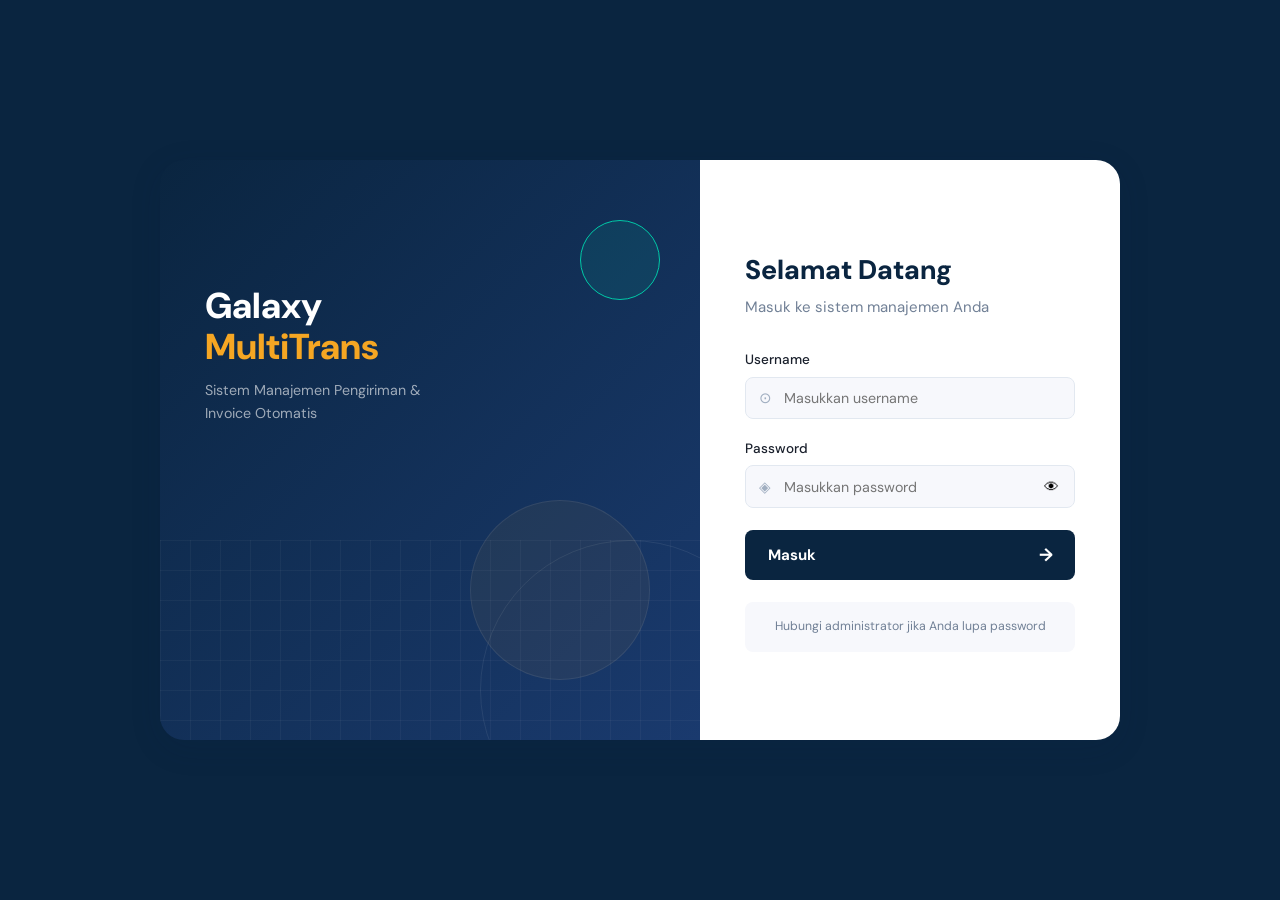
==== commit 346841be: "perubahan sabtu" ====
--- a/pages/customers.html
+++ b/pages/customers.html
@@ -5,6 +5,7 @@
 <meta name="viewport" content="width=device-width, initial-scale=1.0">
 <title>Pelanggan — PT Galaxy MultiTrans</title>
 <link rel="stylesheet" href="../css/style.css">
+<link rel="icon" type="image/png" href="../image/logo1.png">
 <link rel="preconnect" href="https://fonts.googleapis.com">
 <link rel="preconnect" href="https://fonts.gstatic.com" crossorigin>
 <link href="https://fonts.googleapis.com/css2?family=Diplomata&family=Lobster&family=Oswald:wght@500&family=Pliant:ital,wght@0,100..900;1,100..900&family=Six+Caps&display=swap" rel="stylesheet">
--- a/css/style.css
+++ b/css/style.css
@@ -42,6 +42,7 @@
   background: var(--bg);
   color: var(--text);
   line-height: 1.6;
+  overflow-x: hidden;
 }
 a {
   text-decoration: none;
@@ -61,6 +62,7 @@
 }
 img {
   max-width: 100%;
+  height: auto;
 }
 
 /* ===== LOGIN ===== */
@@ -70,6 +72,7 @@
   display: flex;
   align-items: center;
   justify-content: center;
+  padding: 1rem;
 }
 .login-wrapper {
   display: flex;
@@ -102,6 +105,8 @@
   color: #fff;
   line-height: 1.15;
   padding-top: 80px;
+  position: relative;
+  z-index: 2;
 }
 .login-brand h1 span {
   color: var(--accent);
@@ -111,6 +116,8 @@
   margin-top: 0.75rem;
   font-size: 0.95rem;
   max-width: 260px;
+  position: relative;
+  z-index: 2;
 }
 .deco-circle {
   position: absolute;
@@ -265,9 +272,9 @@
 .app-layout {
   display: flex;
   min-height: 100vh;
-}
-
-/* ===== SIDEBAR ===== */
+  position: relative;
+}
+
 /* ===== SIDEBAR ===== */
 .sidebar {
   width: var(--sidebar-w);
@@ -278,8 +285,10 @@
   height: 100vh;
   display: flex;
   flex-direction: column;
-  z-index: 100;
-  transition: var(--transition);
+  z-index: 1000;
+  transition: transform 0.3s cubic-bezier(0.4, 0, 0.2, 1);
+  /* Pastikan sidebar selalu di atas overlay */
+  will-change: transform;
 }
 .sidebar-logo {
   padding: 1.5rem 1.25rem;
@@ -298,6 +307,11 @@
   justify-content: center;
   font-size: 1.2rem;
   flex-shrink: 0;
+}
+.sidebar-logo .logo-icon img {
+  width: 24px;
+  height: 24px;
+  object-fit: contain;
 }
 .sidebar-logo .logo-text {
   flex: 1;
@@ -314,6 +328,24 @@
   font-size: 0.75rem;
   color: rgba(255, 255, 255, 0.5);
 }
+
+/* Tombol close sidebar (hanya tampil di mobile) */
+.sidebar-close {
+  display: none;
+  background: none;
+  border: none;
+  color: rgba(255, 255, 255, 0.6);
+  font-size: 1.4rem;
+  padding: 0.25rem;
+  margin-left: auto;
+  line-height: 1;
+  transition: var(--transition);
+  flex-shrink: 0;
+}
+.sidebar-close:hover {
+  color: #fff;
+}
+
 .sidebar-nav {
   flex: 1;
   padding: 1rem 0;
@@ -433,120 +465,13 @@
 .btn-logout:hover {
   color: var(--danger);
 }
-.sidebar-nav {
-  flex: 1;
-  padding: 1rem 0;
-}
-.nav-section {
-  margin-bottom: 0.5rem;
-}
-.nav-section-label {
-  padding: 0.4rem 1.25rem;
-  font-size: 0.7rem;
-  font-weight: 700;
-  letter-spacing: 0.08em;
-  text-transform: uppercase;
-  color: rgba(255, 255, 255, 0.3);
-}
-.nav-item {
-  display: flex;
-  align-items: center;
-  gap: 0.75rem;
-  padding: 0.65rem 1.25rem;
-  color: rgba(255, 255, 255, 0.65);
-  border-radius: 0;
-  cursor: pointer;
-  transition: var(--transition);
-  font-size: 0.9rem;
-  position: relative;
-}
-.nav-item:hover {
-  color: #fff;
-  background: rgba(255, 255, 255, 0.07);
-}
-.nav-item.active {
-  color: #fff;
-  background: rgba(245, 166, 35, 0.15);
-}
-.nav-item.active::before {
-  content: "";
-  position: absolute;
-  left: 0;
-  top: 50%;
-  transform: translateY(-50%);
-  width: 3px;
-  height: 60%;
-  background: var(--accent);
-  border-radius: 0 2px 2px 0;
-}
-.nav-item .nav-icon {
-  font-size: 1.1rem;
-  width: 22px;
-  text-align: center;
-}
-.nav-item .nav-badge {
-  margin-left: auto;
-  background: var(--accent);
-  color: var(--primary);
-  font-size: 0.7rem;
-  font-weight: 700;
-  padding: 0.15rem 0.45rem;
-  border-radius: 20px;
-}
-.sidebar-user {
-  padding: 1rem 1.25rem;
-  border-top: 1px solid rgba(255, 255, 255, 0.08);
-  display: flex;
-  align-items: center;
-  gap: 0.75rem;
-}
-.user-avatar {
-  width: 36px;
-  height: 36px;
-  background: var(--accent2);
-  border-radius: 50%;
-  display: flex;
-  align-items: center;
-  justify-content: center;
-  font-weight: 700;
-  font-size: 0.9rem;
-  color: #fff;
-  flex-shrink: 0;
-}
-.user-info {
-  flex: 1;
-  overflow: hidden;
-}
-.user-info strong {
-  display: block;
-  font-size: 0.85rem;
-  color: #fff;
-  white-space: nowrap;
-  overflow: hidden;
-  text-overflow: ellipsis;
-}
-.user-info span {
-  font-size: 0.75rem;
-  color: rgba(255, 255, 255, 0.5);
-  text-transform: capitalize;
-}
-.btn-logout {
-  background: none;
-  border: none;
-  color: rgba(255, 255, 255, 0.5);
-  font-size: 1rem;
-  padding: 0.25rem;
-  transition: var(--transition);
-}
-.btn-logout:hover {
-  color: var(--danger);
-}
 
 /* ===== MAIN CONTENT ===== */
 .main-content {
   margin-left: var(--sidebar-w);
   flex: 1;
   min-width: 0;
+  transition: margin-left 0.3s cubic-bezier(0.4, 0, 0.2, 1);
 }
 .topbar {
   height: var(--header-h);
@@ -560,23 +485,52 @@
   top: 0;
   z-index: 90;
 }
+
+/* Hamburger Menu Button */
+.menu-toggle {
+  display: none;
+  background: none;
+  border: 1px solid var(--border);
+  border-radius: var(--radius-sm);
+  width: 38px;
+  height: 38px;
+  align-items: center;
+  justify-content: center;
+  font-size: 1.2rem;
+  color: var(--primary);
+  transition: var(--transition);
+  flex-shrink: 0;
+}
+.menu-toggle:hover {
+  background: var(--bg);
+  border-color: var(--primary);
+}
+
 .topbar-title {
   flex: 1;
+  min-width: 0;
 }
 .topbar-title h2 {
   font-family: var(--font-display);
   font-weight: 700;
   font-size: 1.1rem;
   color: var(--primary);
+  white-space: nowrap;
+  overflow: hidden;
+  text-overflow: ellipsis;
 }
 .topbar-title p {
   font-size: 0.8rem;
   color: var(--text-secondary);
+  white-space: nowrap;
+  overflow: hidden;
+  text-overflow: ellipsis;
 }
 .topbar-actions {
   display: flex;
   align-items: center;
   gap: 0.75rem;
+  flex-shrink: 0;
 }
 .notif-btn {
   position: relative;
@@ -590,6 +544,7 @@
   justify-content: center;
   font-size: 1rem;
   transition: var(--transition);
+  flex-shrink: 0;
 }
 .notif-btn:hover {
   background: var(--bg);
@@ -608,12 +563,34 @@
   padding: 1.5rem;
 }
 
+/* ===== SIDEBAR OVERLAY ===== */
+.sidebar-overlay {
+  display: none;
+  position: fixed;
+  inset: 0;
+  background: rgba(10, 37, 64, 0.5);
+  backdrop-filter: blur(2px);
+  -webkit-backdrop-filter: blur(2px);
+  z-index: 999;
+  opacity: 0;
+  transition: opacity 0.3s ease;
+  cursor: pointer;
+}
+.sidebar-overlay.open {
+  display: block;
+  opacity: 1;
+}
+
 /* ===== CARDS ===== */
 .card {
   background: var(--surface);
   border-radius: var(--radius);
   border: 1px solid var(--border);
   overflow: hidden;
+  margin-bottom: 1.5rem;
+}
+.card:last-child {
+  margin-bottom: 0;
 }
 .card-header {
   padding: 1.25rem 1.5rem;
@@ -621,6 +598,8 @@
   display: flex;
   align-items: center;
   justify-content: space-between;
+  gap: 0.5rem;
+  flex-wrap: wrap;
 }
 .card-header h3 {
   font-family: var(--font-display);
@@ -662,21 +641,21 @@
   font-size: 1.4rem;
   flex-shrink: 0;
 }
-.stat-icon.blue {
-  background: #ebf4ff;
-}
-.stat-icon.orange {
-  background: #fffaf0;
-}
-.stat-icon.green {
-  background: #f0fff4;
-}
-.stat-icon.red {
-  background: #fff5f5;
+.stat-icon.blue { background: #ebf4ff; }
+.stat-icon.orange { background: #fffaf0; }
+.stat-icon.green { background: #f0fff4; }
+.stat-icon.red { background: #fff5f5; }
+
+.stat-info {
+  min-width: 0;
 }
 .stat-info label {
   font-size: 0.8rem;
   color: var(--text-secondary);
+  display: block;
+  white-space: nowrap;
+  overflow: hidden;
+  text-overflow: ellipsis;
 }
 .stat-info strong {
   display: block;
@@ -685,6 +664,9 @@
   font-weight: 800;
   color: var(--primary);
   line-height: 1.2;
+  white-space: nowrap;
+  overflow: hidden;
+  text-overflow: ellipsis;
 }
 .stat-info small {
   font-size: 0.75rem;
@@ -694,6 +676,9 @@
 /* ===== TABLES ===== */
 .table-wrap {
   overflow-x: auto;
+  -webkit-overflow-scrolling: touch;
+  margin: 0 -1.5rem;
+  padding: 0 1.5rem;
 }
 table {
   width: 100%;
@@ -717,6 +702,7 @@
   padding: 0.75rem 1rem;
   border-bottom: 1px solid var(--border);
   vertical-align: middle;
+  white-space: nowrap;
 }
 tr:last-child td {
   border-bottom: none;
@@ -738,6 +724,7 @@
   border-radius: 20px;
   font-size: 0.78rem;
   font-weight: 600;
+  white-space: nowrap;
 }
 .badge::before {
   content: "";
@@ -746,38 +733,14 @@
   border-radius: 50%;
   background: currentColor;
 }
-.badge-pending {
-  background: #fffaf0;
-  color: var(--warning);
-}
-.badge-dikirim {
-  background: #ebf8ff;
-  color: var(--info);
-}
-.badge-selesai {
-  background: #f0fff4;
-  color: var(--success);
-}
-.badge-lunas {
-  background: #f0fff4;
-  color: var(--success);
-}
-.badge-belum {
-  background: #fff5f5;
-  color: var(--danger);
-}
-.badge-admin {
-  background: #e9d8fd;
-  color: #553c9a;
-}
-.badge-staff {
-  background: #bee3f8;
-  color: #2c5282;
-}
-.badge-keuangan {
-  background: #fefcbf;
-  color: #744210;
-}
+.badge-pending { background: #fffaf0; color: var(--warning); }
+.badge-dikirim { background: #ebf8ff; color: var(--info); }
+.badge-selesai { background: #f0fff4; color: var(--success); }
+.badge-lunas { background: #f0fff4; color: var(--success); }
+.badge-belum { background: #fff5f5; color: var(--danger); }
+.badge-admin { background: #e9d8fd; color: #553c9a; }
+.badge-staff { background: #bee3f8; color: #2c5282; }
+.badge-keuangan { background: #fefcbf; color: #744210; }
 
 /* ===== BUTTONS ===== */
 .btn {
@@ -793,36 +756,17 @@
   transition: var(--transition);
   white-space: nowrap;
 }
-.btn-primary {
-  background: var(--primary);
-  color: #fff;
-}
+.btn-primary { background: var(--primary); color: #fff; }
 .btn-primary:hover {
   background: var(--primary-light);
   box-shadow: 0 4px 12px rgba(10, 37, 64, 0.25);
 }
-.btn-accent {
-  background: var(--accent);
-  color: var(--primary);
-  font-weight: 700;
-}
-.btn-accent:hover {
-  background: #e09518;
-}
-.btn-success {
-  background: var(--success);
-  color: #fff;
-}
-.btn-success:hover {
-  background: #2f855a;
-}
-.btn-danger {
-  background: var(--danger);
-  color: #fff;
-}
-.btn-danger:hover {
-  background: #c53030;
-}
+.btn-accent { background: var(--accent); color: var(--primary); font-weight: 700; }
+.btn-accent:hover { background: #e09518; }
+.btn-success { background: var(--success); color: #fff; }
+.btn-success:hover { background: #2f855a; }
+.btn-danger { background: var(--danger); color: #fff; }
+.btn-danger:hover { background: #c53030; }
 .btn-outline {
   background: transparent;
   border: 1.5px solid var(--border);
@@ -939,21 +883,17 @@
 .modal-overlay.open .modal {
   transform: translateY(0);
 }
-.modal-sm {
-  max-width: 440px;
-}
-.modal-md {
-  max-width: 620px;
-}
-.modal-lg {
-  max-width: 820px;
-}
+.modal-sm { max-width: 440px; }
+.modal-md { max-width: 620px; }
+.modal-lg { max-width: 820px; }
+
 .modal-header {
   padding: 1.25rem 1.5rem;
   border-bottom: 1px solid var(--border);
   display: flex;
   align-items: center;
   justify-content: space-between;
+  gap: 0.5rem;
   position: sticky;
   top: 0;
   background: var(--surface);
@@ -972,6 +912,7 @@
   padding: 0.25rem;
   border-radius: 6px;
   transition: var(--transition);
+  flex-shrink: 0;
 }
 .modal-close:hover {
   background: var(--bg);
@@ -986,6 +927,7 @@
   display: flex;
   justify-content: flex-end;
   gap: 0.75rem;
+  flex-wrap: wrap;
 }
 
 /* ===== ALERTS ===== */
@@ -995,26 +937,10 @@
   font-size: 0.88rem;
   margin-bottom: 1rem;
 }
-.alert-error {
-  background: #fff5f5;
-  color: var(--danger);
-  border: 1px solid #fed7d7;
-}
-.alert-success {
-  background: #f0fff4;
-  color: var(--success);
-  border: 1px solid #c6f6d5;
-}
-.alert-warning {
-  background: #fffaf0;
-  color: var(--warning);
-  border: 1px solid #feebc8;
-}
-.alert-info {
-  background: #ebf8ff;
-  color: var(--info);
-  border: 1px solid #bee3f8;
-}
+.alert-error { background: #fff5f5; color: var(--danger); border: 1px solid #fed7d7; }
+.alert-success { background: #f0fff4; color: var(--success); border: 1px solid #c6f6d5; }
+.alert-warning { background: #fffaf0; color: var(--warning); border: 1px solid #feebc8; }
+.alert-info { background: #ebf8ff; color: var(--info); border: 1px solid #bee3f8; }
 
 /* ===== SEARCH & FILTERS ===== */
 .toolbar {
@@ -1089,6 +1015,8 @@
   padding-top: 1rem;
   font-size: 0.85rem;
   color: var(--text-secondary);
+  flex-wrap: wrap;
+  gap: 1rem;
 }
 .page-btns {
   display: flex;
@@ -1236,75 +1164,35 @@
   color: var(--text-light);
 }
 
-/* ===== RESPONSIVE ===== */
-@media (max-width: 768px) {
-  .stats-grid {
-    grid-template-columns: repeat(2, 1fr);
-  }
-  .form-grid {
-    grid-template-columns: 1fr;
-  }
-  .sidebar {
-    transform: translateX(-100%);
-  }
-  .sidebar.open {
-    transform: translateX(0);
-  }
-  .main-content {
-    margin-left: 0;
-  }
-  .login-wrapper {
-    flex-direction: column;
-    max-width: 420px;
-  }
-  .login-left {
-    padding: 2rem;
-    min-height: 180px;
-  }
-  .login-right {
-    width: 100%;
-  }
-}
-
 /* ===== UTILS ===== */
-.flex {
-  display: flex;
-}
-.items-center {
-  align-items: center;
-}
-.gap-2 {
-  gap: 0.5rem;
-}
-.gap-3 {
-  gap: 0.75rem;
-}
-.ml-auto {
-  margin-left: auto;
-}
-.text-right {
-  text-align: right;
-}
-.text-sm {
-  font-size: 0.85rem;
-}
-.text-secondary {
-  color: var(--text-secondary);
-}
-.font-bold {
-  font-weight: 700;
-}
-.mb-4 {
-  margin-bottom: 1rem;
-}
-.mb-6 {
-  margin-bottom: 1.5rem;
-}
+.flex { display: flex; }
+.items-center { align-items: center; }
+.gap-2 { gap: 0.5rem; }
+.gap-3 { gap: 0.75rem; }
+.ml-auto { margin-left: auto; }
+.text-right { text-align: right; }
+.text-sm { font-size: 0.85rem; }
+.text-secondary { color: var(--text-secondary); }
+.font-bold { font-weight: 700; }
+.mb-4 { margin-bottom: 1rem; }
+.mb-6 { margin-bottom: 1.5rem; }
+
 .grid-2 {
   display: grid;
   grid-template-columns: 1fr 1fr;
   gap: 1.5rem;
 }
+.two-col {
+  display: grid;
+  grid-template-columns: 1fr 1fr;
+  gap: 1rem;
+}
+.three-col {
+  display: grid;
+  grid-template-columns: 1fr 1fr 1fr;
+  gap: 1rem;
+}
+
 .cost-display {
   background: linear-gradient(135deg, var(--primary) 0%, #1a3a6e 100%);
   color: #fff;
@@ -1314,6 +1202,7 @@
   justify-content: space-between;
   align-items: center;
   margin-top: 0.75rem;
+  gap: 1rem;
 }
 .cost-display label {
   font-size: 0.85rem;
@@ -1324,6 +1213,7 @@
   font-size: 1.4rem;
   font-weight: 800;
   color: var(--accent);
+  text-align: right;
 }
 .section-divider {
   border: none;
@@ -1349,9 +1239,7 @@
   animation: spin 0.7s linear infinite;
 }
 @keyframes spin {
-  to {
-    transform: rotate(360deg);
-  }
+  to { transform: rotate(360deg); }
 }
 .toast-container {
   position: fixed;
@@ -1374,30 +1262,16 @@
   align-items: center;
   gap: 0.5rem;
 }
-.toast-success {
-  background: var(--success);
-}
-.toast-error {
-  background: var(--danger);
-}
-.toast-warning {
-  background: var(--warning);
-}
+.toast-success { background: var(--success); }
+.toast-error { background: var(--danger); }
+.toast-warning { background: var(--warning); }
+
 @keyframes slideIn {
-  from {
-    transform: translateX(100%);
-    opacity: 0;
-  }
-  to {
-    transform: translateX(0);
-    opacity: 1;
-  }
+  from { transform: translateX(100%); opacity: 0; }
+  to { transform: translateX(0); opacity: 1; }
 }
 @keyframes fadeOut {
-  to {
-    opacity: 0;
-    transform: translateX(100%);
-  }
+  to { opacity: 0; transform: translateX(100%); }
 }
 .tag {
   display: inline-flex;
@@ -1408,17 +1282,221 @@
   background: var(--bg);
   border: 1px solid var(--border);
 }
-.two-col {
-  display: grid;
-  grid-template-columns: 1fr 1fr;
-  gap: 1rem;
-}
-.three-col {
-  display: grid;
-  grid-template-columns: 1fr 1fr 1fr;
-  gap: 1rem;
-}
-
+
+/* ==========================================================================
+   ===== MEDIA QUERIES (RESPONSIVE & MOBILE DESIGN) =====
+   ========================================================================== */
+
+/* Tablet landscape */
+@media (max-width: 1024px) {
+  .stats-grid {
+    grid-template-columns: repeat(2, 1fr);
+  }
+}
+
+/* Tablet portrait & mobile */
+@media (max-width: 768px) {
+  /* Layout: hilangkan margin sidebar */
+  .main-content {
+    margin-left: 0;
+  }
+  .page-content {
+    padding: 1rem;
+  }
+  .topbar {
+    padding: 0 1rem;
+  }
+
+  /* Sidebar jadi drawer dari kiri */
+  .sidebar {
+    transform: translateX(-100%);
+    z-index: 1000;
+    box-shadow: none;
+  }
+  .sidebar.open {
+    transform: translateX(0);
+    box-shadow: 4px 0 24px rgba(10, 37, 64, 0.2);
+  }
+
+  /* Tampilkan tombol hamburger */
+  .menu-toggle {
+    display: flex;
+  }
+
+  /* Tampilkan tombol close di dalam sidebar */
+  .sidebar-close {
+    display: block;
+  }
+
+  /* Grid layout jadi 1 kolom */
+  .grid-2,
+  .two-col,
+  .three-col,
+  .form-grid {
+    grid-template-columns: 1fr;
+    gap: 0.75rem;
+  }
+
+  /* Login screen */
+  .login-body {
+    align-items: flex-start;
+    padding: 1rem;
+    overflow-y: auto;
+  }
+  .login-wrapper {
+    flex-direction: column;
+    max-width: 440px;
+    border-radius: 16px;
+    min-height: unset;
+    width: 100%;
+    margin: auto;
+  }
+  .login-left {
+    padding: 2rem 1.75rem 1.5rem;
+    min-height: unset;
+    flex-shrink: 0;
+  }
+  .login-brand h1 {
+    font-size: 1.8rem;
+    padding-top: 0;
+  }
+  .login-brand p {
+    max-width: 100%;
+    font-size: 0.88rem;
+  }
+  /* Sembunyikan dekorasi bulat agar tidak ganggu layout mobile */
+  .login-decoration {
+    display: none;
+  }
+  .login-right {
+    width: 100%;
+    padding: 1.75rem;
+    /* Pastikan form tidak terpotong */
+    overflow: visible;
+  }
+  .login-box {
+    width: 100%;
+  }
+  .btn-login {
+    margin-top: 1.25rem;
+  }
+
+  /* Invoice */
+  .inv-parties {
+    grid-template-columns: 1fr;
+    gap: 1rem;
+  }
+  .inv-header {
+    flex-direction: column;
+    gap: 1rem;
+  }
+  .inv-meta {
+    text-align: left;
+  }
+  .inv-totals {
+    width: 100%;
+  }
+
+  /* Card header wrap button ke bawah */
+  .card-header {
+    flex-wrap: wrap;
+    gap: 0.75rem;
+  }
+}
+
+/* Small mobile */
+@media (max-width: 480px) {
+  html {
+    font-size: 14px;
+  }
+
+  /* Stats card 1 kolom */
+  .stats-grid {
+    grid-template-columns: 1fr;
+  }
+
+  /* Sembunyikan subtitle topbar */
+  .topbar-title p {
+    display: none;
+  }
+
+  /* Toolbar jadi vertikal */
+  .toolbar {
+    flex-direction: column;
+    align-items: stretch;
+  }
+  .search-wrap {
+    max-width: 100%;
+  }
+  .filter-select {
+    width: 100%;
+  }
+
+  /* Login 480px */
+  .login-left {
+    padding: 1.5rem 1.25rem 1.25rem;
+  }
+  .login-brand h1 {
+    font-size: 1.6rem;
+  }
+  .login-right {
+    padding: 1.5rem 1.25rem;
+  }
+
+  /* Modal */
+  .modal {
+    border-radius: 12px;
+    max-height: 85vh;
+  }
+  .modal-body,
+  .modal-header,
+  .modal-footer {
+    padding: 1rem;
+  }
+  .modal-footer {
+    flex-direction: column-reverse;
+  }
+  .modal-footer .btn {
+    width: 100%;
+    justify-content: center;
+  }
+
+  /* Toast notifikasi full width */
+  .toast-container {
+    left: 1rem;
+    right: 1rem;
+    bottom: 1rem;
+  }
+  .toast {
+    width: 100%;
+  }
+
+  /* Cost display wrap */
+  .cost-display {
+    flex-direction: column;
+    align-items: flex-start;
+    gap: 0.5rem;
+  }
+  .cost-display strong {
+    text-align: left;
+    font-size: 1.6rem;
+  }
+}
+
+/* Extra small (iphone SE, dll) */
+@media (max-width: 360px) {
+  .page-content {
+    padding: 0.75rem;
+  }
+  .card-body {
+    padding: 1rem;
+  }
+  .topbar-actions .notif-btn {
+    display: none;
+  }
+}
+
+/* ===== PRINT STYLES ===== */
 @media print {
   body * {
     visibility: hidden;
@@ -1436,8 +1514,4 @@
   .no-print {
     display: none !important;
   }
-}
-
-
-
-
+}
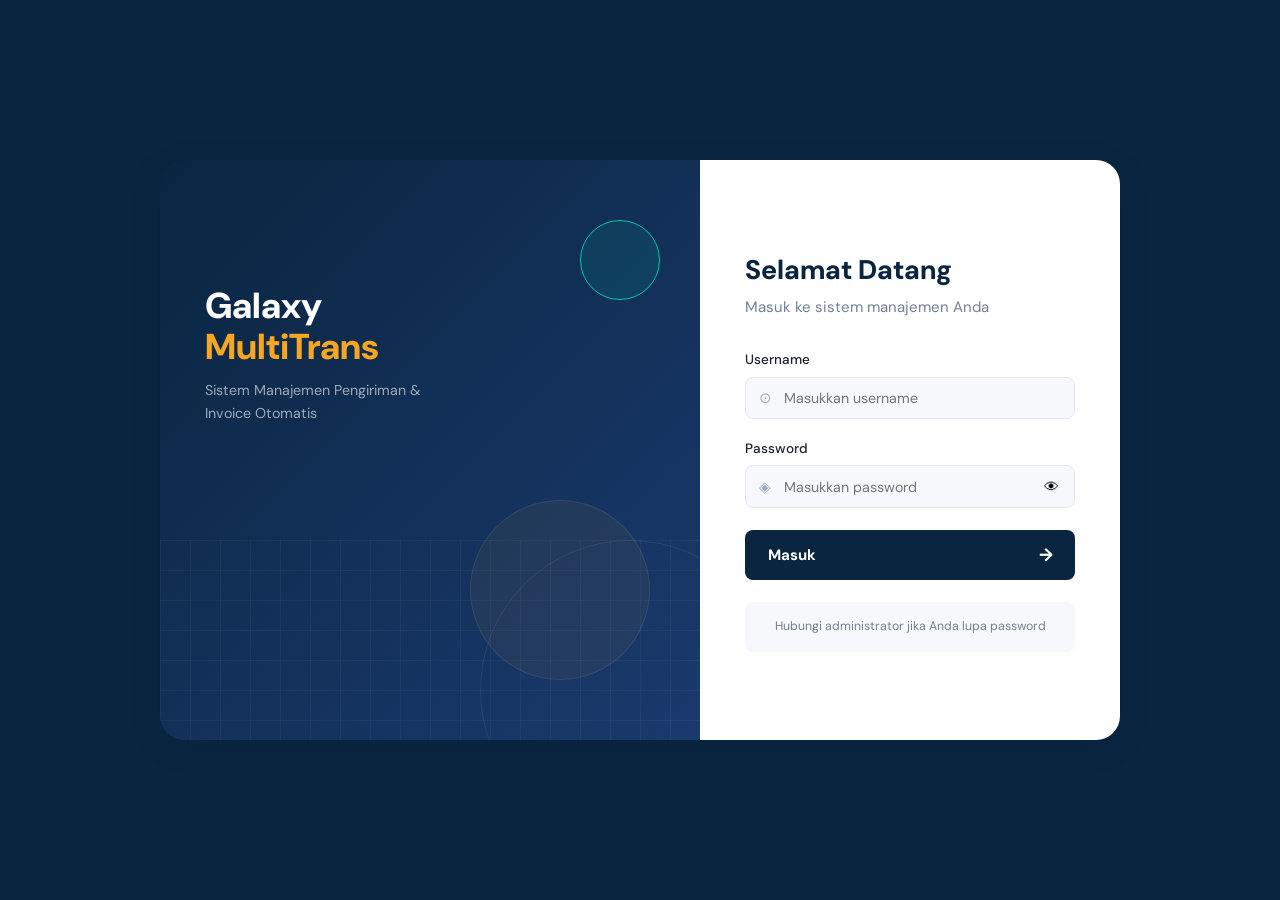
==== commit 879de158: "perubahan menjadi mobile" ====
--- a/pages/customers.html
+++ b/pages/customers.html
@@ -1,215 +1,598 @@
-<!DOCTYPE html>
+<!doctype html>
 <html lang="id">
-<head>
-<meta charset="UTF-8">
-<meta name="viewport" content="width=device-width, initial-scale=1.0">
-<title>Pelanggan — PT Galaxy MultiTrans</title>
-<link rel="stylesheet" href="../css/style.css">
-<link rel="icon" type="image/png" href="../image/logo1.png">
-<link rel="preconnect" href="https://fonts.googleapis.com">
-<link rel="preconnect" href="https://fonts.gstatic.com" crossorigin>
-<link href="https://fonts.googleapis.com/css2?family=Diplomata&family=Lobster&family=Oswald:wght@500&family=Pliant:ital,wght@0,100..900;1,100..900&family=Six+Caps&display=swap" rel="stylesheet">
-<link href="https://fonts.googleapis.com/css2?family=Syne:wght@400;600;700;800&family=DM+Sans:ital,wght@0,300;0,400;0,500;1,400&display=swap" rel="stylesheet">
-<link href="https://unpkg.com/aos@2.3.1/dist/aos.css" rel="stylesheet">
-<script src="https://unpkg.com/aos@2.3.1/dist/aos.js"></script>
-</head>
-<body>
-<div class="app-layout">
-  <aside class="sidebar">
-    <div class="sidebar-logo"><div class="logo-icon"><img src="../image/logo1.png" alt="Logo Galaxy MultiTrans"></div><div class="logo-text"><strong>Galaxy MultiTrans</strong><span>Ekspedisi & Logistik</span></div></div>
-    <nav class="sidebar-nav">
-      <div class="nav-section"><div class="nav-section-label">Utama</div><a href="dashboard.html" class="nav-item"><span class="nav-icon">◈</span> Dashboard</a></div>
-      <div class="nav-section"><div class="nav-section-label">Transaksi</div>
-        <a href="shipments.html" class="nav-item" data-nav="shipments"><span class="nav-icon">📦</span> Pengiriman</a>
-        <a href="invoices.html" class="nav-item" data-nav="invoices"><span class="nav-icon">🧾</span> Invoice</a>
-      </div>
-      <div class="nav-section" data-nav="master"><div class="nav-section-label">Data Master</div>
-        <a href="customers.html" class="nav-item active"><span class="nav-icon">👥</span> Pelanggan</a>
-        <a href="destinations.html" class="nav-item"><span class="nav-icon">📍</span> Tujuan</a>
-        <a href="services.html" class="nav-item"><span class="nav-icon">⚙️</span> Layanan & Tarif</a>
-      </div>
-      <div class="nav-section"><div class="nav-section-label">Laporan</div><a href="reports.html" class="nav-item"><span class="nav-icon">📊</span> Laporan</a></div>
-      <div class="nav-section admin-only" data-nav="users"><div class="nav-section-label">Administrasi</div><a href="users.html" class="nav-item admin-only"><span class="nav-icon">🔑</span> Manajemen User</a></div>
-    </nav>
-    <div class="sidebar-user"><div class="user-avatar" id="sidebarUserAvatar">A</div><div class="user-info"><strong id="sidebarUserName">User</strong><span id="sidebarUserRole">role</span></div><button class="btn-logout" onclick="API.logout()">⏻</button></div>
-  </aside>
-  
-  <div class="main-content">
-    <div class="topbar">
-      <div class="topbar-title"><h2>Data Pelanggan</h2><p>Kelola data pelanggan perusahaan</p></div>
-      <div class="topbar-actions"><button class="btn btn-primary" onclick="openAdd()" data-perm-master-write id="addNewBtn">+ Pelanggan Baru</button></div>
-    </div>
-    
-    <div class="page-content" data-aos="fade-down">
-      <div class="card">
-        <div class="card-header">
-          <h3>Daftar Pelanggan</h3>
-          <div class="search-wrap"><span class="search-icon">🔍</span><input type="text" id="searchInput" placeholder="Cari nama, kontak..." oninput="filterTable()"></div>
-        </div>
-        <div class="table-wrap">
-          <table>
-            <thead id="tableHead">
-              <tr><th>Nama</th><th>Alamat</th><th>Telepon</th><th>Email</th><th>PIC</th><th>NPWP</th><th class="action-column">Aksi</th></tr>
-            </thead>
-            <tbody id="tableBody">
-              <tr><td colspan="7" style="text-align:center;padding:2rem;color:var(--text-secondary)">Memuat data...</td></tr>
-            </tbody>
-          </table>
+  <head>
+    <meta charset="UTF-8" />
+    <meta
+      name="viewport"
+      content="width=device-width, initial-scale=1.0, viewport-fit=cover"
+    />
+    <title>Pelanggan — PT Galaxy MultiTrans</title>
+    <link rel="stylesheet" href="../css/style.css" />
+    <link rel="icon" type="image/png" href="../image/logo1.png" />
+    <link rel="preconnect" href="https://fonts.googleapis.com" />
+    <link rel="preconnect" href="https://fonts.gstatic.com" crossorigin />
+    <link
+      href="https://fonts.googleapis.com/css2?family=Syne:wght@400;600;700;800&family=DM+Sans:ital,wght@0,300;0,400;0,500;1,400&display=swap"
+      rel="stylesheet"
+    />
+    <link href="https://unpkg.com/aos@2.3.1/dist/aos.css" rel="stylesheet" />
+    <script src="https://unpkg.com/aos@2.3.1/dist/aos.js"></script>
+
+    <style>
+      /* ===== CUSTOMERS PAGE — MOBILE STYLES ===== */
+
+      /* Card list mobile */
+      .mobile-list {
+        margin-top: 0.25rem;
+      }
+      .cust-card {
+        background: var(--surface);
+        border: 1px solid var(--border);
+        border-radius: var(--radius);
+        padding: 1rem;
+        margin-bottom: 0.75rem;
+      }
+      .cust-card-top {
+        display: flex;
+        align-items: flex-start;
+        justify-content: space-between;
+        gap: 0.5rem;
+        margin-bottom: 0.6rem;
+      }
+      .cust-card-name {
+        font-weight: 700;
+        font-size: 0.95rem;
+        color: var(--primary);
+        line-height: 1.3;
+      }
+      .cust-card-actions {
+        display: flex;
+        gap: 0.4rem;
+        flex-shrink: 0;
+      }
+      .cust-card-rows {
+        display: grid;
+        grid-template-columns: auto 1fr;
+        gap: 0.3rem 0.75rem;
+        font-size: 0.82rem;
+      }
+      .cust-card-rows dt {
+        color: var(--text-secondary);
+        white-space: nowrap;
+      }
+      .cust-card-rows dd {
+        font-weight: 500;
+        overflow: hidden;
+        text-overflow: ellipsis;
+        white-space: nowrap;
+      }
+
+      @media (max-width: 640px) {
+        .table-wrap table {
+          display: none;
+        }
+        .mobile-list {
+          display: block;
+        }
+
+        .btn-cust-text {
+          display: none;
+        }
+        .btn-cust-icon {
+          display: inline;
+        }
+
+        .modal-overlay {
+          padding: 0;
+          align-items: flex-end;
+        }
+        .modal {
+          border-radius: 16px 16px 0 0 !important;
+          max-height: 92vh;
+        }
+      }
+
+      @media (min-width: 641px) {
+        .btn-cust-icon {
+          display: none;
+        }
+        .mobile-list {
+          display: none;
+        }
+      }
+    </style>
+  </head>
+  <body>
+    <div class="app-layout">
+      <!-- ===== SIDEBAR ===== -->
+      <aside class="sidebar" id="sidebar">
+        <div class="sidebar-logo">
+          <div class="logo-icon">
+            <img src="../image/logo1.png" alt="Logo Galaxy MultiTrans" />
+          </div>
+          <div class="logo-text">
+            <strong>Galaxy MultiTrans</strong>
+            <span>Ekspedisi & Logistik</span>
+          </div>
+          <button
+            class="sidebar-close"
+            onclick="closeSidebar()"
+            aria-label="Tutup menu"
+          >
+            ✕
+          </button>
+        </div>
+        <nav class="sidebar-nav">
+          <div class="nav-section">
+            <div class="nav-section-label">Utama</div>
+            <a href="dashboard.html" class="nav-item" onclick="closeSidebar()"
+              ><span class="nav-icon">◈</span> Dashboard</a
+            >
+          </div>
+          <div class="nav-section">
+            <div class="nav-section-label">Transaksi</div>
+            <a href="shipments.html" class="nav-item" onclick="closeSidebar()"
+              ><span class="nav-icon">📦</span> Pengiriman</a
+            >
+            <a href="invoices.html" class="nav-item" onclick="closeSidebar()"
+              ><span class="nav-icon">🧾</span> Invoice</a
+            >
+          </div>
+          <div class="nav-section">
+            <div class="nav-section-label">Data Master</div>
+            <a
+              href="customers.html"
+              class="nav-item active"
+              onclick="closeSidebar()"
+              ><span class="nav-icon">👥</span> Pelanggan</a
+            >
+            <a
+              href="destinations.html"
+              class="nav-item"
+              onclick="closeSidebar()"
+              ><span class="nav-icon">📍</span> Tujuan</a
+            >
+            <a href="services.html" class="nav-item" onclick="closeSidebar()"
+              ><span class="nav-icon">⚙️</span> Layanan & Tarif</a
+            >
+          </div>
+          <div class="nav-section">
+            <div class="nav-section-label">Laporan</div>
+            <a href="reports.html" class="nav-item" onclick="closeSidebar()"
+              ><span class="nav-icon">📊</span> Laporan</a
+            >
+          </div>
+          <div class="nav-section admin-only">
+            <div class="nav-section-label">Administrasi</div>
+            <a
+              href="users.html"
+              class="nav-item admin-only"
+              onclick="closeSidebar()"
+              ><span class="nav-icon">🔑</span> Manajemen User</a
+            >
+          </div>
+        </nav>
+        <div class="sidebar-user">
+          <div class="user-avatar" id="sidebarUserAvatar">A</div>
+          <div class="user-info">
+            <strong id="sidebarUserName">User</strong>
+            <span id="sidebarUserRole">role</span>
+          </div>
+          <button class="btn-logout" onclick="API.logout()" aria-label="Logout">
+            ⏻
+          </button>
+        </div>
+      </aside>
+
+      <div
+        class="sidebar-overlay"
+        id="sidebarOverlay"
+        onclick="closeSidebar()"
+      ></div>
+
+      <!-- ===== MAIN CONTENT ===== -->
+      <div class="main-content">
+        <div class="topbar">
+          <button
+            class="menu-toggle"
+            onclick="openSidebar()"
+            aria-label="Buka menu"
+          >
+            ☰
+          </button>
+          <div class="topbar-title">
+            <h2>Data Pelanggan</h2>
+            <p>Kelola data pelanggan perusahaan</p>
+          </div>
+          <div class="topbar-actions">
+            <button
+              class="btn btn-primary"
+              onclick="openAdd()"
+              data-perm-master-write
+              id="addNewBtn"
+            >
+              <span class="btn-cust-text">+ Pelanggan Baru</span>
+              <span class="btn-cust-icon">+</span>
+            </button>
+          </div>
+        </div>
+
+        <div class="page-content" data-aos="fade-down">
+          <div class="card">
+            <div class="card-header">
+              <h3>Daftar Pelanggan</h3>
+              <div class="search-wrap">
+                <span class="search-icon">🔍</span>
+                <input
+                  type="text"
+                  id="searchInput"
+                  placeholder="Cari nama, kontak..."
+                  oninput="filterTable()"
+                />
+              </div>
+            </div>
+
+            <!-- Tabel desktop -->
+            <div class="table-wrap">
+              <table>
+                <thead id="tableHead">
+                  <tr>
+                    <th>Nama</th>
+                    <th>Alamat</th>
+                    <th>Telepon</th>
+                    <th>Email</th>
+                    <th>PIC</th>
+                    <th>NPWP</th>
+                    <th>Aksi</th>
+                  </tr>
+                </thead>
+                <tbody id="tableBody">
+                  <tr>
+                    <td
+                      colspan="7"
+                      style="
+                        text-align: center;
+                        padding: 2rem;
+                        color: var(--text-secondary);
+                      "
+                    >
+                      Memuat data...
+                    </td>
+                  </tr>
+                </tbody>
+              </table>
+            </div>
+
+            <!-- Card list mobile -->
+            <div class="mobile-list" id="mobileList">
+              <div
+                style="
+                  text-align: center;
+                  padding: 2rem;
+                  color: var(--text-secondary);
+                "
+              >
+                Memuat data...
+              </div>
+            </div>
+          </div>
         </div>
       </div>
     </div>
-  </div>
-</div>
-
-<div class="modal-overlay" id="modalForm">
-  <div class="modal modal-md">
-    <div class="modal-header"><h3 id="modalTitle">Tambah Pelanggan</h3><button class="modal-close" onclick="closeModal('modalForm')">✕</button></div>
-    <div class="modal-body">
-      <div id="formAlert"></div>
-      <input type="hidden" id="editId">
-      <div class="form-grid">
-        <div class="form-group full"><label class="form-label">Nama Perusahaan / Pelanggan <span>*</span></label><input class="form-control" id="fName" placeholder="PT / CV / Nama Pelanggan"></div>
-        <div class="form-group full"><label class="form-label">Alamat <span>*</span></label><textarea class="form-control" id="fAddress" rows="2" placeholder="Alamat lengkap"></textarea></div>
-        <div class="form-group"><label class="form-label">Telepon <span>*</span></label><input class="form-control" id="fPhone" placeholder="021-xxxxxxx"></div>
-        <div class="form-group"><label class="form-label">Email</label><input class="form-control" id="fEmail" type="email" placeholder="email@perusahaan.com"></div>
-        <div class="form-group"><label class="form-label">Contact Person</label><input class="form-control" id="fContact" placeholder="Nama PIC"></div>
-        <div class="form-group"><label class="form-label">NPWP</label><input class="form-control" id="fNpwp" placeholder="XX.XXX.XXX.X-XXX.XXX"></div>
+
+    <!-- ===== MODAL: Form Pelanggan ===== -->
+    <div class="modal-overlay" id="modalForm">
+      <div class="modal modal-md">
+        <div class="modal-header">
+          <h3 id="modalTitle">Tambah Pelanggan</h3>
+          <button class="modal-close" onclick="closeModal('modalForm')">
+            ✕
+          </button>
+        </div>
+        <div class="modal-body">
+          <div id="formAlert"></div>
+          <input type="hidden" id="editId" />
+          <div class="form-grid">
+            <div class="form-group full">
+              <label class="form-label"
+                >Nama Perusahaan / Pelanggan
+                <span style="color: var(--danger)">*</span></label
+              >
+              <input
+                class="form-control"
+                id="fName"
+                placeholder="PT / CV / Nama Pelanggan"
+              />
+            </div>
+            <div class="form-group full">
+              <label class="form-label"
+                >Alamat <span style="color: var(--danger)">*</span></label
+              >
+              <textarea
+                class="form-control"
+                id="fAddress"
+                rows="2"
+                placeholder="Alamat lengkap"
+              ></textarea>
+            </div>
+            <div class="form-group">
+              <label class="form-label"
+                >Telepon <span style="color: var(--danger)">*</span></label
+              >
+              <input
+                class="form-control"
+                id="fPhone"
+                placeholder="021-xxxxxxx"
+                type="tel"
+              />
+            </div>
+            <div class="form-group">
+              <label class="form-label">Email</label>
+              <input
+                class="form-control"
+                id="fEmail"
+                type="email"
+                placeholder="email@perusahaan.com"
+              />
+            </div>
+            <div class="form-group">
+              <label class="form-label">Contact Person</label>
+              <input
+                class="form-control"
+                id="fContact"
+                placeholder="Nama PIC"
+              />
+            </div>
+            <div class="form-group">
+              <label class="form-label">NPWP</label>
+              <input
+                class="form-control"
+                id="fNpwp"
+                placeholder="XX.XXX.XXX.X-XXX.XXX"
+              />
+            </div>
+          </div>
+        </div>
+        <div class="modal-footer">
+          <button class="btn btn-outline" onclick="closeModal('modalForm')">
+            Batal
+          </button>
+          <button class="btn btn-primary" onclick="saveData()" id="saveBtn">
+            Simpan
+          </button>
+        </div>
       </div>
     </div>
-    <div class="modal-footer">
-      <button class="btn btn-outline" onclick="closeModal('modalForm')">Batal</button>
-      <button class="btn btn-primary" onclick="saveData()" id="saveBtn">Simpan</button>
-    </div>
-  </div>
-</div>
-
-<script src="../js/api.js"></script>
-<script>
-requireAuth(); initUserInfo(); applyRoleUI();
-let allData = [];
-
-async function loadAll() {
-  try { allData = await API.getCustomers(); renderTable(allData); }
-  catch(e) { showToast(e.message, 'error'); }
-}
-
-function renderTable(data) {
-  const tbody = document.getElementById('tableBody');
-  const thead = document.getElementById('tableHead');
-  const _cUser = API.getUser();
-  const isRestricted = _cUser && (_cUser.role === 'keuangan' || _cUser.role === 'staff');
-
-  if (isRestricted) {
-    thead.innerHTML = '<tr><th>Nama</th><th>Alamat</th><th>Telepon</th><th>Email</th><th>PIC</th><th>NPWP</th></tr>';
-  } else {
-    thead.innerHTML = '<tr><th>Nama</th><th>Alamat</th><th>Telepon</th><th>Email</th><th>PIC</th><th>NPWP</th><th class="action-column">Aksi</th></tr>';
-  }
-
-  if (!data.length) { 
-    const colSpan = isRestricted ? 6 : 7;
-    tbody.innerHTML = `<tr><td colspan="${colSpan}" class="text-center text-secondary" style="padding:2rem">Tidak ada data pelanggan</td></tr>`; 
-    return; 
-  }
-
-  if (_cUser && _cUser.role === 'staff') {
-    const existingAlert = document.querySelector('.alert-info-master');
-    if (!existingAlert) {
-      const b = document.createElement('div');
-      b.className = 'alert alert-info mb-4 alert-info-master';
-      b.innerHTML = '🔒 <strong>Data Master:</strong> Anda hanya dapat melihat data pelanggan. Untuk menambah/mengubah data, hubungi Admin.';
-      document.querySelector('.page-content').prepend(b);
-    }
-  }
-
-  const addNewBtn = document.getElementById('addNewBtn');
-  if (addNewBtn) {
-    if (isRestricted) {
-      addNewBtn.style.setProperty('display', 'none', 'important');
-    } else {
-      addNewBtn.style.setProperty('display', 'block', 'important');
-    }
-  }
-
-  tbody.innerHTML = data.map(c => {
-    let rowHtml = `
-      <tr>
-        <td><strong>${c.name}</strong></td>
-        <td style="max-width:180px;white-space:nowrap;overflow:hidden;text-overflow:ellipsis" title="${c.address}">${c.address}</td>
-        <td>${c.phone}</td>
-        <td>${c.email || '—'}</td>
-        <td>${c.contact_person || '—'}</td>
-        <td style="font-size:.8rem">${c.npwp || '—'}</td>
-    `;
-    
-    if (!isRestricted) {
-      rowHtml += `
-        <td class="action-column">
-          <div class="td-actions">
-            <button class="btn btn-icon btn-sm" onclick="editData('${c.id}')">✏️</button>
-            <button class="btn btn-icon btn-sm" onclick="deleteData('${c.id}')" style="color:var(--danger)">🗑</button>
-          </div>
-        </td>
-      `;
-    }
-    
-    rowHtml += '</tr>';
-    return rowHtml;
-  }).join('');
-}
-
-function filterTable() {
-  const q = document.getElementById('searchInput').value.toLowerCase();
-  renderTable(allData.filter(c => c.name.toLowerCase().includes(q) || c.phone.toLowerCase().includes(q) || (c.email||'').toLowerCase().includes(q)));
-}
-
-function openAdd() {
-  document.getElementById('editId').value = '';
-  document.getElementById('modalTitle').textContent = 'Tambah Pelanggan';
-  ['fName','fAddress','fPhone','fEmail','fContact','fNpwp'].forEach(id => document.getElementById(id).value = '');
-  document.getElementById('formAlert').innerHTML = '';
-  openModal('modalForm');
-}
-
-function editData(id) {
-  const c = allData.find(x => x.id === id);
-  if (!c) return;
-  document.getElementById('editId').value = id;
-  document.getElementById('modalTitle').textContent = 'Edit Pelanggan';
-  document.getElementById('fName').value = c.name;
-  document.getElementById('fAddress').value = c.address;
-  document.getElementById('fPhone').value = c.phone;
-  document.getElementById('fEmail').value = c.email || '';
-  document.getElementById('fContact').value = c.contact_person || '';
-  document.getElementById('fNpwp').value = c.npwp || '';
-  document.getElementById('formAlert').innerHTML = '';
-  openModal('modalForm');
-}
-
-async function saveData() {
-  const btn = document.getElementById('saveBtn');
-  btn.disabled = true;
-  try {
-    const data = { name: document.getElementById('fName').value.trim(), address: document.getElementById('fAddress').value.trim(), phone: document.getElementById('fPhone').value.trim(), email: document.getElementById('fEmail').value.trim(), contact_person: document.getElementById('fContact').value.trim(), npwp: document.getElementById('fNpwp').value.trim() };
-    if (!data.name || !data.address || !data.phone) { document.getElementById('formAlert').innerHTML = '<div class="alert alert-error">Lengkapi field wajib</div>'; return; }
-    const id = document.getElementById('editId').value;
-    if (id) await API.updateCustomer(id, data); else await API.createCustomer(data);
-    closeModal('modalForm'); showToast('Data berhasil disimpan!'); loadAll();
-  } catch(e) { document.getElementById('formAlert').innerHTML = `<div class="alert alert-error">${e.message}</div>`; }
-  finally { btn.disabled = false; }
-}
-
-async function deleteData(id) {
-  if (!confirmAction('Yakin hapus pelanggan ini?')) return;
-  try { await API.deleteCustomer(id); showToast('Pelanggan dihapus'); loadAll(); }
-  catch(e) { showToast(e.message, 'error'); }
-}
-
-AOS.init({
-  duration: 700,
-  easing: 'ease-in-out',
-  once: true
-});
-loadAll();
-</script>
-</body>
-</html>+
+    <script src="../js/api.js"></script>
+    <script>
+      /* ===== SIDEBAR ===== */
+      function openSidebar() {
+        document.getElementById("sidebar").classList.add("open");
+        document.getElementById("sidebarOverlay").classList.add("open");
+        document.body.style.overflow = "hidden";
+      }
+      function closeSidebar() {
+        document.getElementById("sidebar").classList.remove("open");
+        document.getElementById("sidebarOverlay").classList.remove("open");
+        document.body.style.overflow = "";
+      }
+      window.addEventListener("resize", () => {
+        if (window.innerWidth > 768) closeSidebar();
+      });
+
+      /* ===== INIT ===== */
+      requireAuth();
+      initUserInfo();
+      applyRoleUI();
+      let allData = [];
+
+      /* ===== LOAD ===== */
+      async function loadAll() {
+        try {
+          allData = await API.getCustomers();
+          renderTable(allData);
+        } catch (e) {
+          showToast(e.message, "error");
+        }
+      }
+
+      /* ===== RENDER TABLE (Desktop) ===== */
+      function renderTable(data) {
+        const tbody = document.getElementById("tableBody");
+        const thead = document.getElementById("tableHead");
+        const cUser = API.getUser();
+        const isRestricted =
+          cUser && (cUser.role === "keuangan" || cUser.role === "staff");
+
+        // Sesuaikan header kolom berdasarkan role
+        thead.innerHTML = isRestricted
+          ? "<tr><th>Nama</th><th>Alamat</th><th>Telepon</th><th>Email</th><th>PIC</th><th>NPWP</th></tr>"
+          : "<tr><th>Nama</th><th>Alamat</th><th>Telepon</th><th>Email</th><th>PIC</th><th>NPWP</th><th>Aksi</th></tr>";
+
+        // Tombol tambah
+        const addBtn = document.getElementById("addNewBtn");
+        if (addBtn) addBtn.style.display = isRestricted ? "none" : "";
+
+        // Banner info untuk staff
+        if (
+          cUser?.role === "staff" &&
+          !document.querySelector(".alert-info-master")
+        ) {
+          const b = document.createElement("div");
+          b.className = "alert alert-info mb-4 alert-info-master";
+          b.innerHTML =
+            "🔒 <strong>Data Master:</strong> Anda hanya dapat melihat data pelanggan. Untuk menambah/mengubah, hubungi Admin.";
+          document.querySelector(".page-content").prepend(b);
+        }
+
+        if (!data.length) {
+          const cols = isRestricted ? 6 : 7;
+          tbody.innerHTML = `<tr><td colspan="${cols}" style="text-align:center;padding:2rem;color:var(--text-secondary)">Tidak ada data pelanggan</td></tr>`;
+          document.getElementById("mobileList").innerHTML =
+            '<div style="text-align:center;padding:2rem;color:var(--text-secondary)">Tidak ada data pelanggan</div>';
+          return;
+        }
+
+        tbody.innerHTML = data
+          .map(
+            (c) => `
+    <tr>
+      <td><strong>${c.name}</strong></td>
+      <td style="max-width:180px;white-space:nowrap;overflow:hidden;text-overflow:ellipsis" title="${c.address}">${c.address}</td>
+      <td>${c.phone}</td>
+      <td>${c.email || "—"}</td>
+      <td>${c.contact_person || "—"}</td>
+      <td style="font-size:.8rem">${c.npwp || "—"}</td>
+      ${
+        !isRestricted
+          ? `
+      <td>
+        <div class="td-actions">
+          <button class="btn btn-icon btn-sm" onclick="editData('${c.id}')" title="Edit">✏️</button>
+          <button class="btn btn-icon btn-sm" onclick="deleteData('${c.id}')" title="Hapus" style="color:var(--danger)">🗑</button>
+        </div>
+      </td>`
+          : ""
+      }
+    </tr>`,
+          )
+          .join("");
+
+        renderMobileList(data, isRestricted);
+      }
+
+      /* ===== RENDER CARD LIST (Mobile) ===== */
+      function renderMobileList(data, isRestricted) {
+        const el = document.getElementById("mobileList");
+        if (!el) return;
+        el.innerHTML = data
+          .map(
+            (c) => `
+    <div class="cust-card">
+      <div class="cust-card-top">
+        <span class="cust-card-name">${c.name}</span>
+        ${
+          !isRestricted
+            ? `
+        <div class="cust-card-actions">
+          <button class="btn btn-icon btn-sm" onclick="editData('${c.id}')" title="Edit">✏️</button>
+          <button class="btn btn-icon btn-sm" onclick="deleteData('${c.id}')" title="Hapus" style="color:var(--danger)">🗑</button>
+        </div>`
+            : ""
+        }
+      </div>
+      <dl class="cust-card-rows">
+        <dt>📞</dt><dd>${c.phone}</dd>
+        <dt>📧</dt><dd>${c.email || "—"}</dd>
+        <dt>📍</dt><dd title="${c.address}">${c.address}</dd>
+        <dt>👤 PIC</dt><dd>${c.contact_person || "—"}</dd>
+        <dt>NPWP</dt><dd style="font-size:.78rem">${c.npwp || "—"}</dd>
+      </dl>
+    </div>`,
+          )
+          .join("");
+      }
+
+      /* ===== FILTER ===== */
+      function filterTable() {
+        const q = document.getElementById("searchInput").value.toLowerCase();
+        renderTable(
+          allData.filter(
+            (c) =>
+              c.name.toLowerCase().includes(q) ||
+              c.phone.toLowerCase().includes(q) ||
+              (c.email || "").toLowerCase().includes(q) ||
+              (c.contact_person || "").toLowerCase().includes(q),
+          ),
+        );
+      }
+
+      /* ===== OPEN ADD ===== */
+      function openAdd() {
+        document.getElementById("editId").value = "";
+        document.getElementById("modalTitle").textContent = "Tambah Pelanggan";
+        ["fName", "fAddress", "fPhone", "fEmail", "fContact", "fNpwp"].forEach(
+          (id) => (document.getElementById(id).value = ""),
+        );
+        document.getElementById("formAlert").innerHTML = "";
+        openModal("modalForm");
+      }
+
+      /* ===== EDIT ===== */
+      function editData(id) {
+        const c = allData.find((x) => x.id === id);
+        if (!c) return;
+        document.getElementById("editId").value = id;
+        document.getElementById("modalTitle").textContent = "Edit Pelanggan";
+        document.getElementById("fName").value = c.name;
+        document.getElementById("fAddress").value = c.address;
+        document.getElementById("fPhone").value = c.phone;
+        document.getElementById("fEmail").value = c.email || "";
+        document.getElementById("fContact").value = c.contact_person || "";
+        document.getElementById("fNpwp").value = c.npwp || "";
+        document.getElementById("formAlert").innerHTML = "";
+        openModal("modalForm");
+      }
+
+      /* ===== SAVE ===== */
+      async function saveData() {
+        const btn = document.getElementById("saveBtn");
+        btn.disabled = true;
+        try {
+          const data = {
+            name: document.getElementById("fName").value.trim(),
+            address: document.getElementById("fAddress").value.trim(),
+            phone: document.getElementById("fPhone").value.trim(),
+            email: document.getElementById("fEmail").value.trim(),
+            contact_person: document.getElementById("fContact").value.trim(),
+            npwp: document.getElementById("fNpwp").value.trim(),
+          };
+          if (!data.name || !data.address || !data.phone) {
+            document.getElementById("formAlert").innerHTML =
+              '<div class="alert alert-error">Lengkapi field wajib (bintang merah)</div>';
+            document
+              .getElementById("formAlert")
+              .scrollIntoView({ behavior: "smooth", block: "nearest" });
+            return;
+          }
+          const id = document.getElementById("editId").value;
+          if (id) await API.updateCustomer(id, data);
+          else await API.createCustomer(data);
+          closeModal("modalForm");
+          showToast("Data berhasil disimpan!");
+          loadAll();
+        } catch (e) {
+          document.getElementById("formAlert").innerHTML =
+            `<div class="alert alert-error">${e.message}</div>`;
+        } finally {
+          btn.disabled = false;
+        }
+      }
+
+      /* ===== DELETE ===== */
+      async function deleteData(id) {
+        if (!confirmAction("Yakin hapus pelanggan ini?")) return;
+        try {
+          await API.deleteCustomer(id);
+          showToast("Pelanggan dihapus");
+          loadAll();
+        } catch (e) {
+          showToast(e.message, "error");
+        }
+      }
+
+      /* ===== AOS ===== */
+      if (typeof AOS !== "undefined") {
+        AOS.init({
+          duration: 700,
+          easing: "ease-in-out",
+          once: true,
+          disable: window.innerWidth < 768,
+        });
+      }
+
+      loadAll();
+    </script>
+  </body>
+</html>
--- a/css/style.css
+++ b/css/style.css
@@ -641,10 +641,18 @@
   font-size: 1.4rem;
   flex-shrink: 0;
 }
-.stat-icon.blue { background: #ebf4ff; }
-.stat-icon.orange { background: #fffaf0; }
-.stat-icon.green { background: #f0fff4; }
-.stat-icon.red { background: #fff5f5; }
+.stat-icon.blue {
+  background: #ebf4ff;
+}
+.stat-icon.orange {
+  background: #fffaf0;
+}
+.stat-icon.green {
+  background: #f0fff4;
+}
+.stat-icon.red {
+  background: #fff5f5;
+}
 
 .stat-info {
   min-width: 0;
@@ -733,14 +741,38 @@
   border-radius: 50%;
   background: currentColor;
 }
-.badge-pending { background: #fffaf0; color: var(--warning); }
-.badge-dikirim { background: #ebf8ff; color: var(--info); }
-.badge-selesai { background: #f0fff4; color: var(--success); }
-.badge-lunas { background: #f0fff4; color: var(--success); }
-.badge-belum { background: #fff5f5; color: var(--danger); }
-.badge-admin { background: #e9d8fd; color: #553c9a; }
-.badge-staff { background: #bee3f8; color: #2c5282; }
-.badge-keuangan { background: #fefcbf; color: #744210; }
+.badge-pending {
+  background: #fffaf0;
+  color: var(--warning);
+}
+.badge-dikirim {
+  background: #ebf8ff;
+  color: var(--info);
+}
+.badge-selesai {
+  background: #f0fff4;
+  color: var(--success);
+}
+.badge-lunas {
+  background: #f0fff4;
+  color: var(--success);
+}
+.badge-belum {
+  background: #fff5f5;
+  color: var(--danger);
+}
+.badge-admin {
+  background: #e9d8fd;
+  color: #553c9a;
+}
+.badge-staff {
+  background: #bee3f8;
+  color: #2c5282;
+}
+.badge-keuangan {
+  background: #fefcbf;
+  color: #744210;
+}
 
 /* ===== BUTTONS ===== */
 .btn {
@@ -756,17 +788,36 @@
   transition: var(--transition);
   white-space: nowrap;
 }
-.btn-primary { background: var(--primary); color: #fff; }
+.btn-primary {
+  background: var(--primary);
+  color: #fff;
+}
 .btn-primary:hover {
   background: var(--primary-light);
   box-shadow: 0 4px 12px rgba(10, 37, 64, 0.25);
 }
-.btn-accent { background: var(--accent); color: var(--primary); font-weight: 700; }
-.btn-accent:hover { background: #e09518; }
-.btn-success { background: var(--success); color: #fff; }
-.btn-success:hover { background: #2f855a; }
-.btn-danger { background: var(--danger); color: #fff; }
-.btn-danger:hover { background: #c53030; }
+.btn-accent {
+  background: var(--accent);
+  color: var(--primary);
+  font-weight: 700;
+}
+.btn-accent:hover {
+  background: #e09518;
+}
+.btn-success {
+  background: var(--success);
+  color: #fff;
+}
+.btn-success:hover {
+  background: #2f855a;
+}
+.btn-danger {
+  background: var(--danger);
+  color: #fff;
+}
+.btn-danger:hover {
+  background: #c53030;
+}
 .btn-outline {
   background: transparent;
   border: 1.5px solid var(--border);
@@ -883,9 +934,15 @@
 .modal-overlay.open .modal {
   transform: translateY(0);
 }
-.modal-sm { max-width: 440px; }
-.modal-md { max-width: 620px; }
-.modal-lg { max-width: 820px; }
+.modal-sm {
+  max-width: 440px;
+}
+.modal-md {
+  max-width: 620px;
+}
+.modal-lg {
+  max-width: 820px;
+}
 
 .modal-header {
   padding: 1.25rem 1.5rem;
@@ -937,10 +994,26 @@
   font-size: 0.88rem;
   margin-bottom: 1rem;
 }
-.alert-error { background: #fff5f5; color: var(--danger); border: 1px solid #fed7d7; }
-.alert-success { background: #f0fff4; color: var(--success); border: 1px solid #c6f6d5; }
-.alert-warning { background: #fffaf0; color: var(--warning); border: 1px solid #feebc8; }
-.alert-info { background: #ebf8ff; color: var(--info); border: 1px solid #bee3f8; }
+.alert-error {
+  background: #fff5f5;
+  color: var(--danger);
+  border: 1px solid #fed7d7;
+}
+.alert-success {
+  background: #f0fff4;
+  color: var(--success);
+  border: 1px solid #c6f6d5;
+}
+.alert-warning {
+  background: #fffaf0;
+  color: var(--warning);
+  border: 1px solid #feebc8;
+}
+.alert-info {
+  background: #ebf8ff;
+  color: var(--info);
+  border: 1px solid #bee3f8;
+}
 
 /* ===== SEARCH & FILTERS ===== */
 .toolbar {
@@ -1165,17 +1238,39 @@
 }
 
 /* ===== UTILS ===== */
-.flex { display: flex; }
-.items-center { align-items: center; }
-.gap-2 { gap: 0.5rem; }
-.gap-3 { gap: 0.75rem; }
-.ml-auto { margin-left: auto; }
-.text-right { text-align: right; }
-.text-sm { font-size: 0.85rem; }
-.text-secondary { color: var(--text-secondary); }
-.font-bold { font-weight: 700; }
-.mb-4 { margin-bottom: 1rem; }
-.mb-6 { margin-bottom: 1.5rem; }
+.flex {
+  display: flex;
+}
+.items-center {
+  align-items: center;
+}
+.gap-2 {
+  gap: 0.5rem;
+}
+.gap-3 {
+  gap: 0.75rem;
+}
+.ml-auto {
+  margin-left: auto;
+}
+.text-right {
+  text-align: right;
+}
+.text-sm {
+  font-size: 0.85rem;
+}
+.text-secondary {
+  color: var(--text-secondary);
+}
+.font-bold {
+  font-weight: 700;
+}
+.mb-4 {
+  margin-bottom: 1rem;
+}
+.mb-6 {
+  margin-bottom: 1.5rem;
+}
 
 .grid-2 {
   display: grid;
@@ -1239,7 +1334,9 @@
   animation: spin 0.7s linear infinite;
 }
 @keyframes spin {
-  to { transform: rotate(360deg); }
+  to {
+    transform: rotate(360deg);
+  }
 }
 .toast-container {
   position: fixed;
@@ -1262,16 +1359,31 @@
   align-items: center;
   gap: 0.5rem;
 }
-.toast-success { background: var(--success); }
-.toast-error { background: var(--danger); }
-.toast-warning { background: var(--warning); }
+.toast-success {
+  background: var(--success);
+}
+.toast-error {
+  background: var(--danger);
+}
+.toast-warning {
+  background: var(--warning);
+}
 
 @keyframes slideIn {
-  from { transform: translateX(100%); opacity: 0; }
-  to { transform: translateX(0); opacity: 1; }
+  from {
+    transform: translateX(100%);
+    opacity: 0;
+  }
+  to {
+    transform: translateX(0);
+    opacity: 1;
+  }
 }
 @keyframes fadeOut {
-  to { opacity: 0; transform: translateX(100%); }
+  to {
+    opacity: 0;
+    transform: translateX(100%);
+  }
 }
 .tag {
   display: inline-flex;
@@ -1514,4 +1626,4 @@
   .no-print {
     display: none !important;
   }
-}+}
